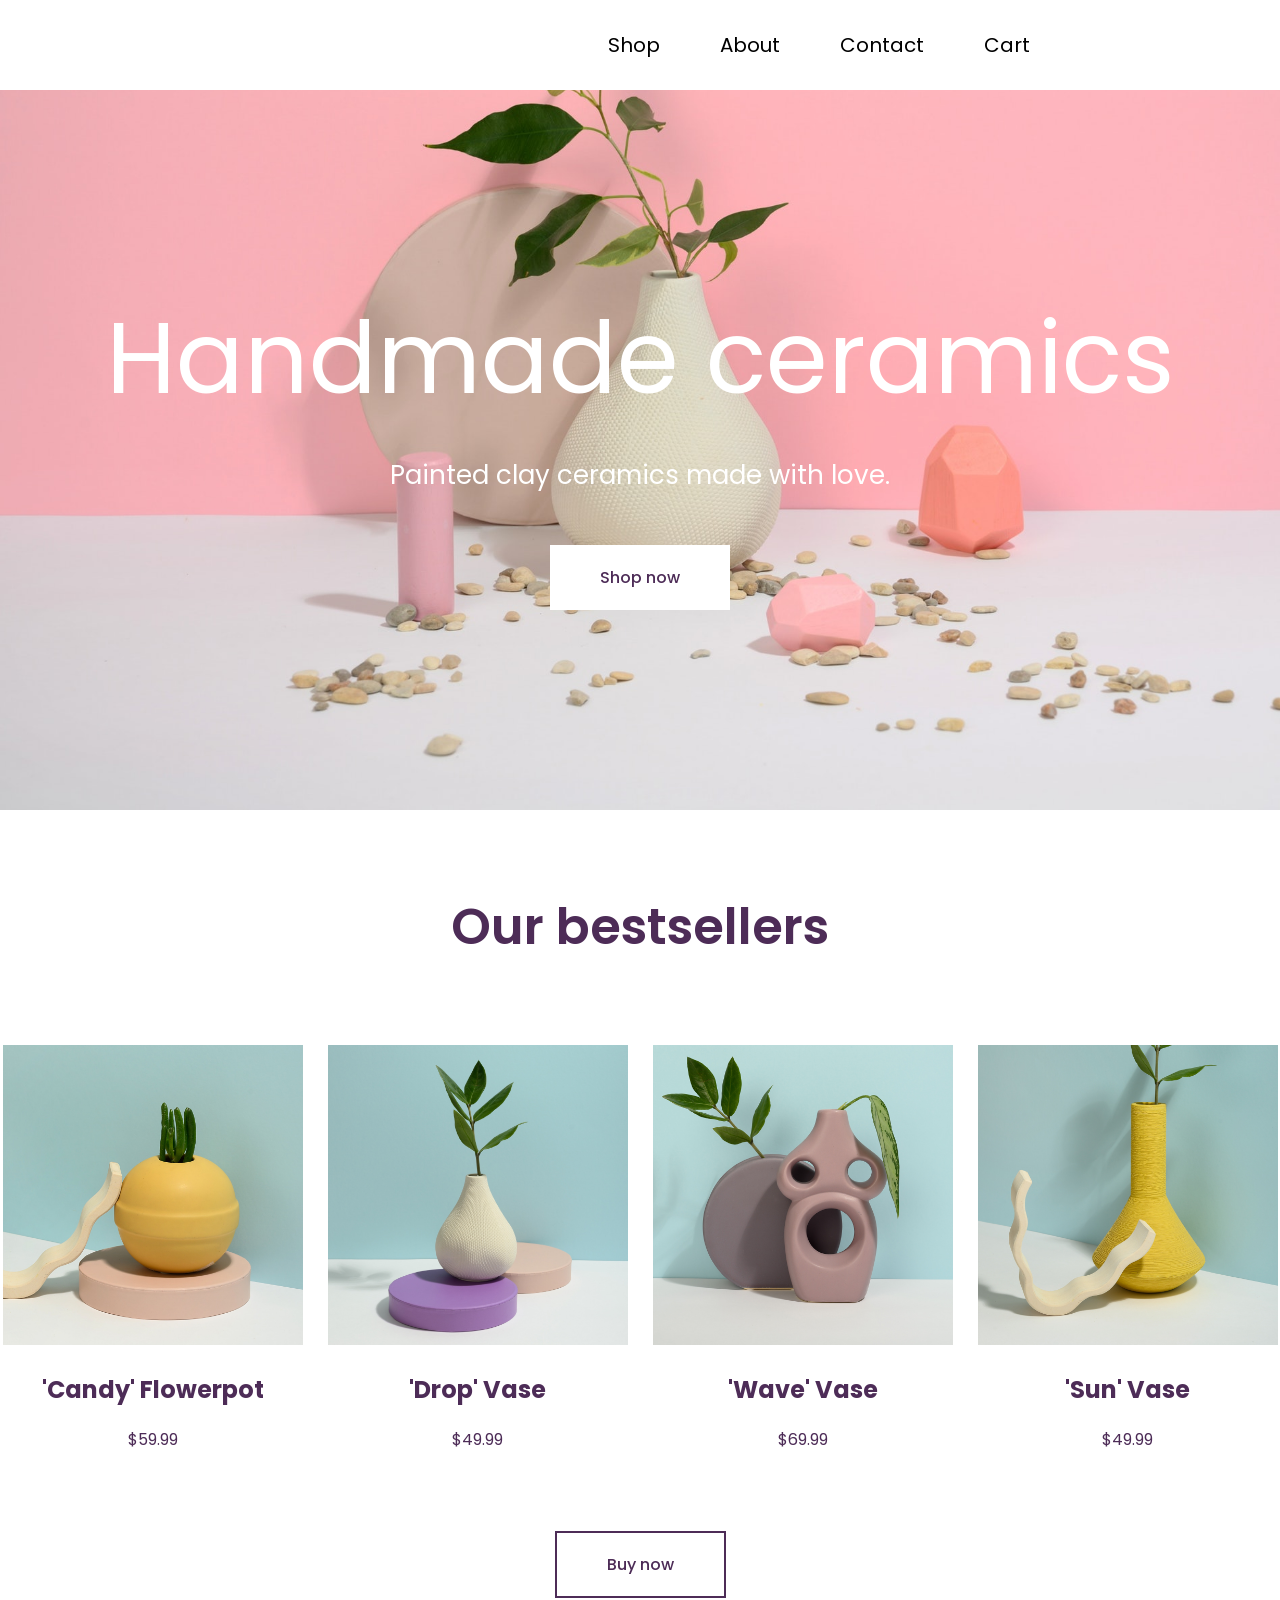
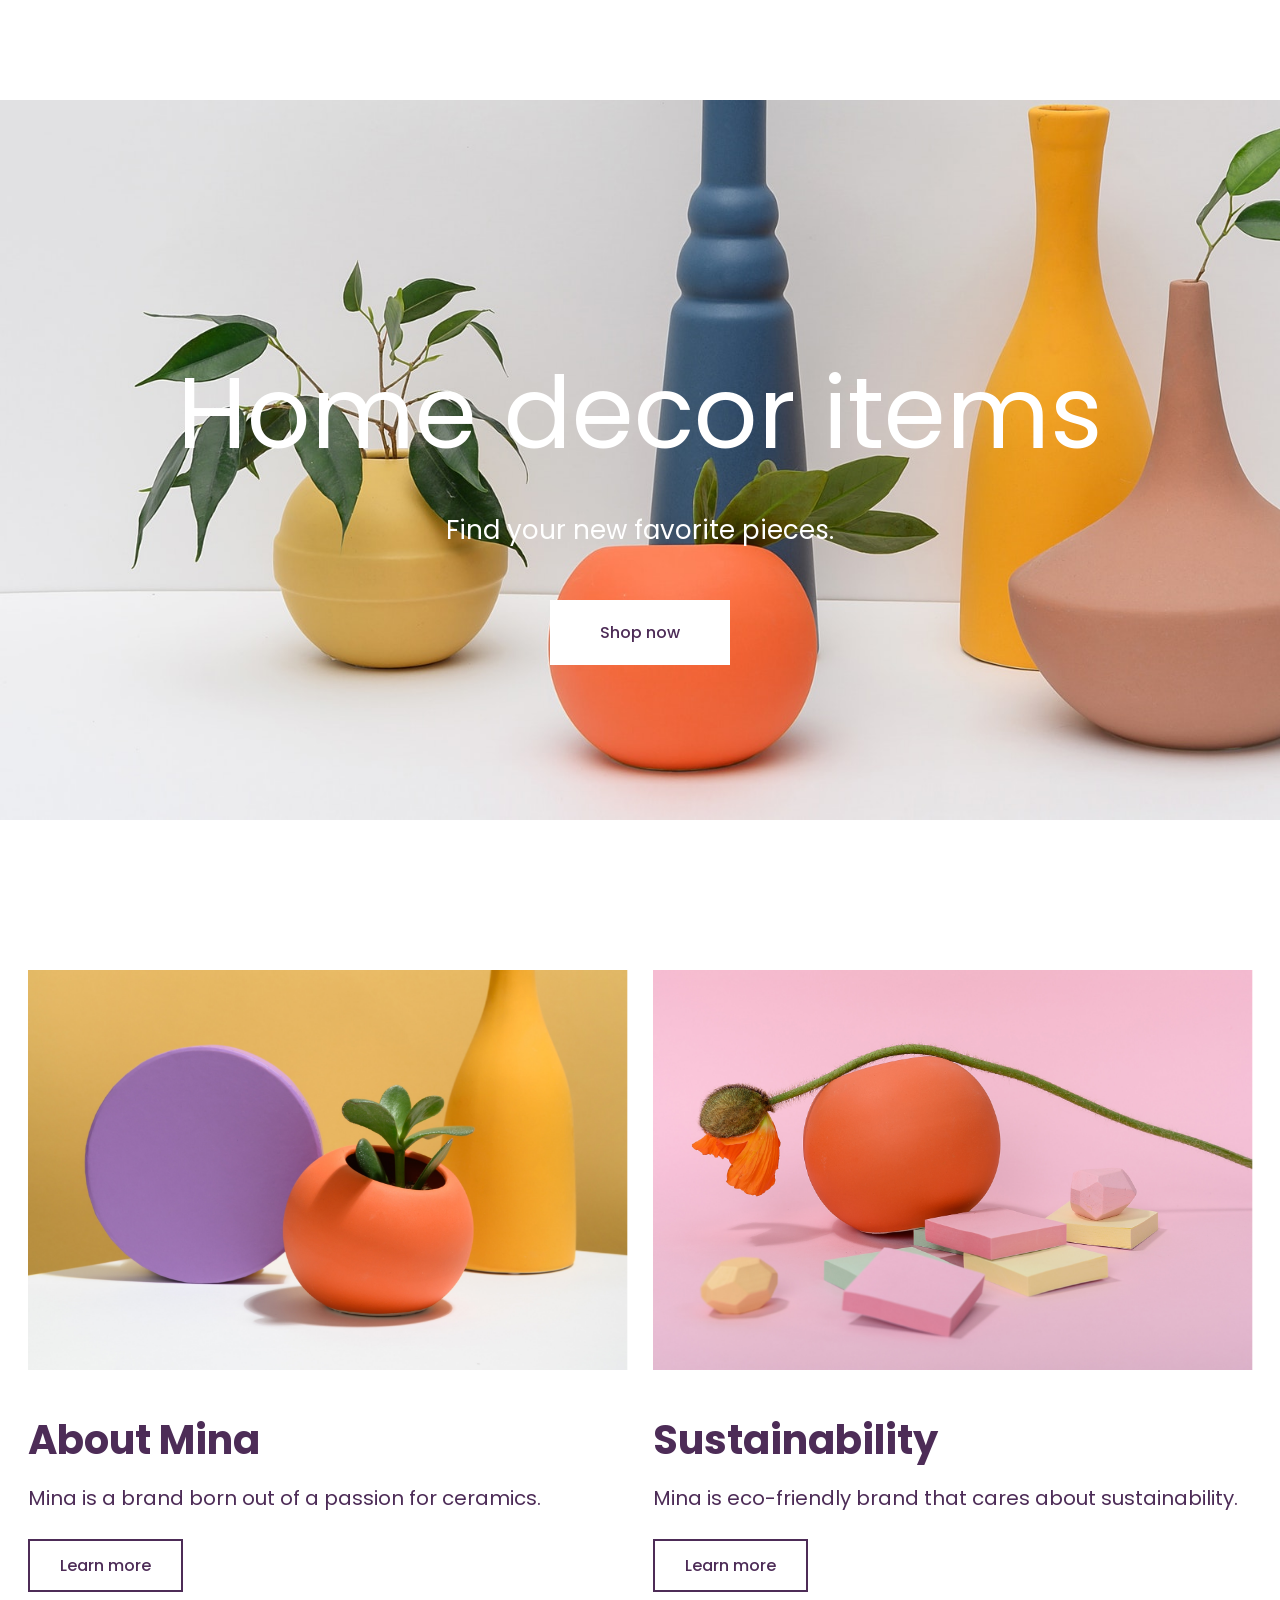
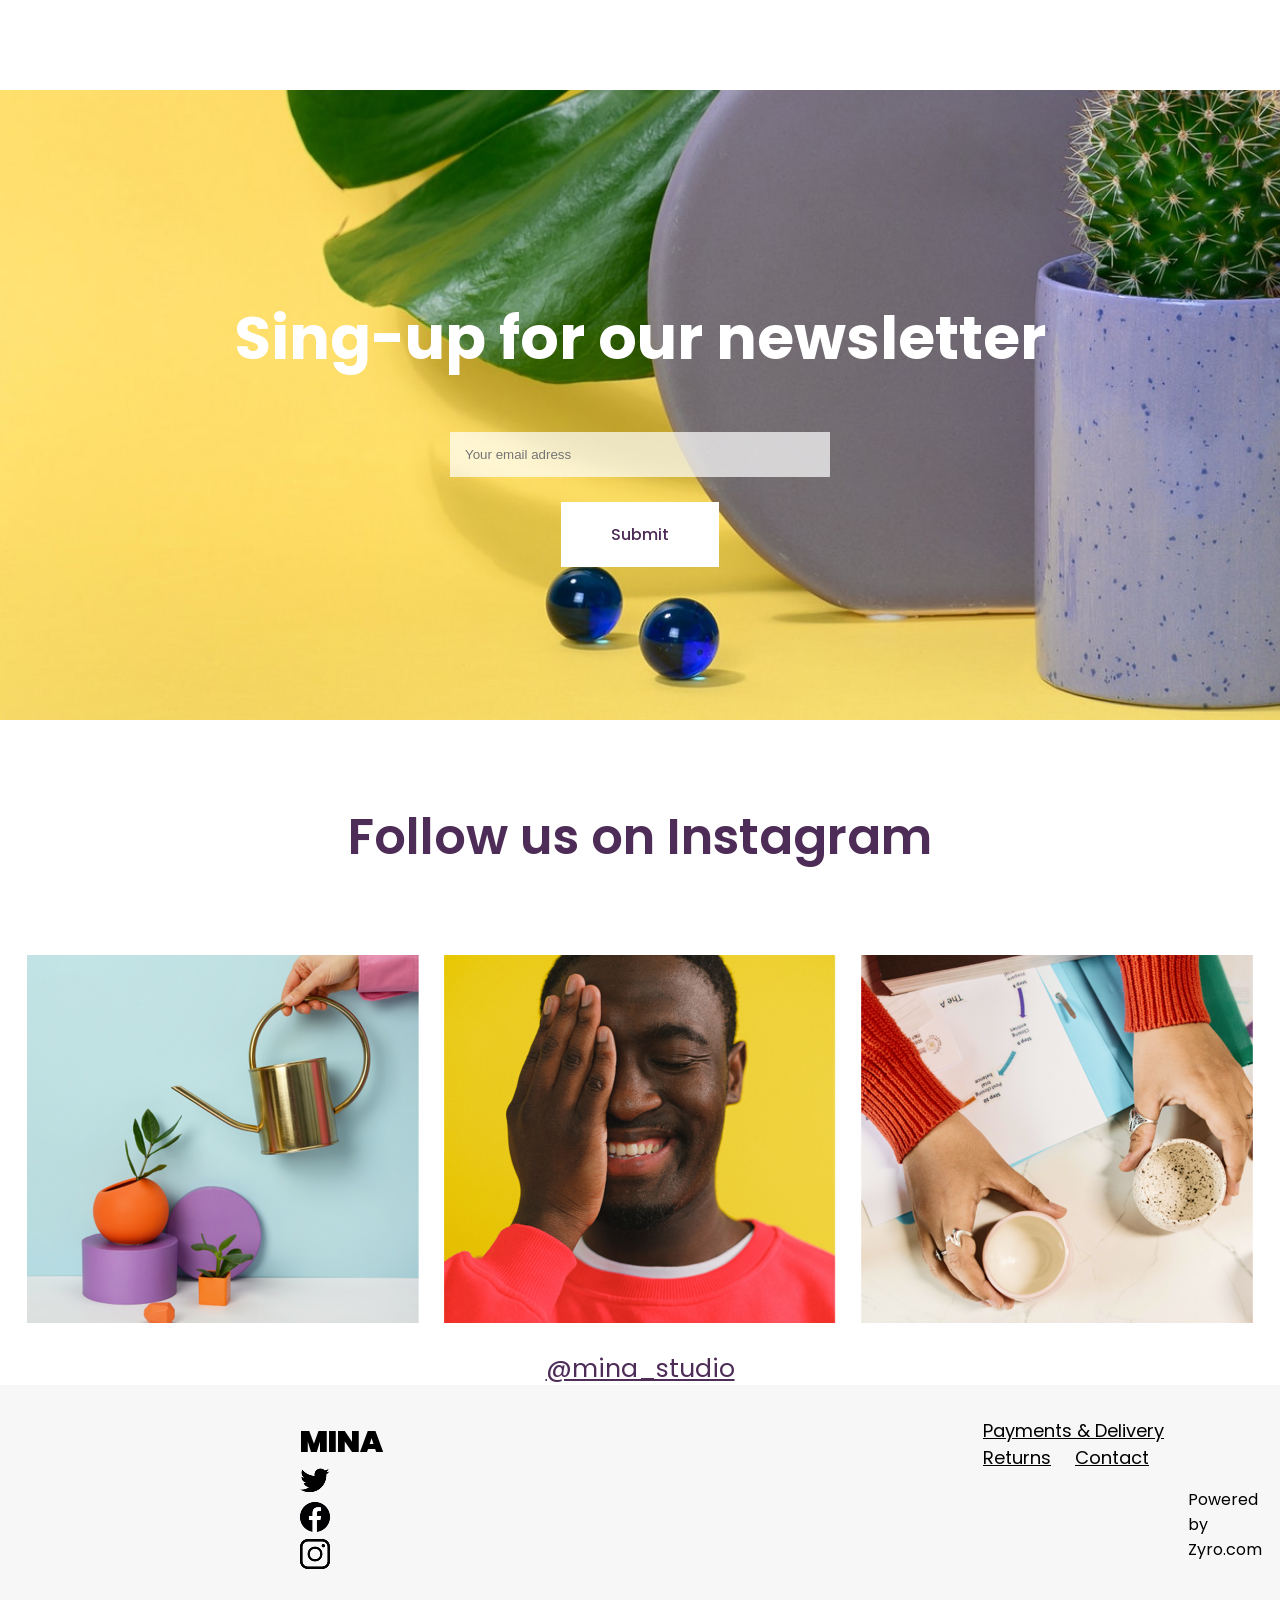
==== layout-04/index.html @ ebb0517f "Created layout 4, modified layouts 1, 2, 3" ====
<!DOCTYPE html>
<html lang="en">

<head>
    <meta charset="UTF-8">
    <meta http-equiv="X-UA-Compatible" content="IE=edge">
    <meta name="viewport" content="width=device-width, initial-scale=1.0">
    <link rel="preconnect" href="https://fonts.googleapis.com">
    <link rel="preconnect" href="https://fonts.gstatic.com" crossorigin>
    <link href="https://fonts.googleapis.com/css2?family=Poppins:ital,wght@0,200;0,400;1,900&display=swap"
        rel="stylesheet">
    <link rel="stylesheet" href="style.css">
    <title>Document</title>
</head>

<body>

    <nav class="main-navigation">
        <ul>
            <li class="logo"><a href="#home">MINA</a></li>
            <li><a href="#shop">Shop</a></li>
            <li><a href="#about">About</a></li>
            <li><a href="#contact">Contact</a></li>
            <li><a href="#cart">Cart</a></li>
        </ul>
    </nav>
    <section class="welcome-layout">
        <h1>Handmade ceramics</h1>
        <p>Painted clay ceramics made with love.</p>
        <a class="home-btn1" href="#shop">Shop now</a>
    </section>
    <!-- BESTSELLER SECTION -->
    <section class="bestsellers">
        <h1>Our bestsellers</h1>
        <div class="buy-container">
            <div class="buy-item">
                <img src="images/best-vase1.png" alt="">
                <h2>'Candy' Flowerpot</h2>
                <p>$59.99</p>
            </div>
            <div class="buy-item">
                <img src="images/best-vase2.png" alt="">
                <h2>'Drop' Vase</h2>
                <p>$49.99</p>
            </div>
            <div class="buy-item">
                <img src="images/best-vase3.png" alt="">
                <h2>'Wave' Vase</h2>
                <p>$69.99</p>
            </div>
            <div class="buy-item">
                <img src="images/best-vase4.png" alt="">
                <h2>'Sun' Vase</h2>
                <p>$49.99</p>
            </div>
        </div>
        <div>
            <a class="home-btn2" href="#shop">Buy now</a>
        </div>
    </section>
    <!-- SHOP NOW SECTION -->
    <section class="shop-now">
        <h1>Home decor items</h1>
        <p>Find your new favorite pieces.</p>
        <a class="home-btn1" href="#shop">Shop now</a>
    </section>
    <!-- ABOUT SECTION -->
    <section class="information">
        <div class="about-me">
            <img src="images/about-img.png" alt="">
            <h2>About Mina</h2>
            <p>Mina is a brand born out of a passion for ceramics.</p>
            <a class="home-btn2" href="">Learn more</a>
        </div>
        <div class="sustain">
            <img src="images/sustain-img.png" alt="">
            <h2>Sustainability</h2>
            <p>Mina is eco-friendly brand that cares about sustainability.</p>
            <a class="home-btn2" href="">Learn more</a>
        </div>
    </section>
    <!-- NEWSLETTER SECTION -->
    <section class="newsletter">
        <div class="newsletter-wrapper">
            <h1>Sing-up for our newsletter</h1>
            <form method="POST"></form>
            <input type="email" id="nwsletter" name="nwsletter" placeholder="Your email adress"><br>
            <a class="home-btn1" href="">Submit</a>
        </div>
    </section>
    <!-- IG SECTION -->
    <section class="instagram">
        <h1>Follow us on Instagram</h1>
        <div class="ig-container">
            <div class="ig-img-1">
                <img src="images/ig-img1.png" alt="">
            </div>
            <div class="ig-img-2">
                <img src="images/ig-img2.png" alt="">
            </div>
            <div class="ig-img-3">
                <img src="images/ig-img3.png" alt="">
            </div>
        </div>
        <div>
            <a class="go-to-ig" href="https://instagram.com">@mina_studio</a>
        </div>
    </section>
    <!-- FOOTER SECTION -->
    <footer>
        <div class="footer-social">
            <p>MINA</p>
            <div class="social">
                <a href="" class="social-link"><img src="images/twitter-logo.png" alt=""></a>
                <a href="" class="social-link"><img src="images/fb-logo.png" alt=""></a>
                <a href="" class="social-link"><img src="images/ig-logo.png" alt=""></a>
            </div>
        </div>
        <div class="footer-policy">
            <div class="policy">
                <a href="" class="policy-link">Payments & Delivery</a>
                <a href="" class="policy-link">Returns</a>
                <a href="" class="policy-link">Contact</a><br>
                <p>Powered by Zyro.com</p>
            </div>

        </div>
    </footer>
</body>

</html>
---- layout-04/style.css ----
body{
    margin: 0;
    font-family: 'Poppins', sans-serif;
    color: black;
}

.main-navigation{
    height: 10vh;
    width: 100vw;
    background-color: white;
    position: fixed;
    display: flex;
    justify-content: flex-end;
   
}

.main-navigation ul{
    display: flex;
    align-items: center;
    list-style: none;
    margin: 0 250px;
    font-size: 20px;
    text-decoration: none solid rgb(26, 26, 26);
}

.main-navigation li a{
    text-decoration: none;
    margin-left: 60px;
    color: black;
}

.logo{
    margin-right: 800px;
    font-weight: bold;
    font-size: 35px;
}

.welcome-layout{
    height: 90vh;
    color: white;
    display: flex;
    flex-direction: column;
    align-items: center;
    justify-content: center;
    background-image: url(images/bg-image3.jpg);
    background-repeat: no-repeat;
    background-size: cover;
}

.welcome-layout h1{
    font-size: 100px;
    font-weight: 400;
}

.welcome-layout p{
    font-size: 26px;
    margin: -60px auto 50px;
}

.home-btn1{
    padding: 20px 50px;
    font-family: 'Poppins', sans-serif;
    font-size: 16px;
    font-weight: 450;
    color: #4D2C57;
    background-color: #fff;
    text-decoration: none;
}

.home-btn1:hover{
    background-color: rgb(240,240,240);
}
/* BESTSELLERS SECTION */

.bestsellers{
    height: 90vh;
    color: #4D2C57;
}

.bestsellers h1{
    font-size: 50px;
    font-weight: 600;
    text-align: center;
    margin: 80px auto;
}

.buy-container{
    display: flex;
    justify-content: center;
    flex-wrap: wrap;
    gap: 25px;
}

.buy-item img{
    height: 300px;
    width: 300px;
    max-width: 100%;
}

.buy-item h2,
.buy-item p{
    text-align: center;
}

.buy-item p{
    margin-bottom: 100px;
}

.bestsellers:nth-child(3){
    display: block;
    text-align: center;
}
.bestsellers .home-btn2{
    padding: 20px 50px;
    font-family: 'Poppins', sans-serif;
    font-size: 16px;
    font-weight: 450;
    color: #4D2C57;
    border: 2px solid #4D2C57;
    background-color: #fff;
    text-decoration: none;
}

.bestsellers .home-btn2:hover{
    background-color: #4D2C57;
    color: white;
}
/* SHOP NOW SECTION */
.shop-now{
    height: 80vh;
    color: white;
    display: flex;
    flex-direction: column;
    align-items: center;
    justify-content: center;
    background-image: url(images/bg-image4.jpg);
    background-repeat: no-repeat;
    background-size: cover;
}

.shop-now h1{
    font-size: 100px;
    font-weight: 400;
}

.shop-now p{
    font-size: 26px;
    margin: -60px auto 50px;
}
/*ABOUT SECTION*/

.information{
    height: 80vh;
    display: flex;
    justify-content: center;
    gap: 25px;
    margin-top: 150px;
    color: #4D2C57;
}

.about-me img,
.sustain img{
    height: 400px;
    width: 600px;
    max-width: 100%;
}

.about-me h2,
.sustain h2{
    font-size: 40px;
}

.about-me p,
.sustain p{
    font-size: 20px;
    font-weight: 400;
    margin: -20px auto 40px;
}

.about-me .home-btn2,
.sustain .home-btn2{
    padding: 13px 30px;
    font-family: 'Poppins', sans-serif;
    font-size: 16px;
    font-weight: 450;
    color: #4D2C57;
    border: 2px solid #4D2C57;
    background-color: #fff;
    text-decoration: none;
}

.about-me .home-btn2:hover,
.sustain .home-btn2:hover{
    background-color: #4D2C57;
    color: white;
}

/* NEWSLETTER SECTION */
.newsletter{
    height: 70vh;
    background-image: url(images/bg-image5.jpg);
    background-repeat: no-repeat;
    background-size: cover;
    color: white;
}

.newsletter-wrapper{
    height: 70vh;
    display: flex;
    flex-direction: column;
    align-items: center;
    justify-content: center;
}

.newsletter-wrapper h1{
    font-size: 60px;
}

.newsletter-wrapper input{
    width: 350px;
    padding: 15px;
    border: none;
    background-color: rgba(255, 255, 255, .7);
}

/* IG SECTION */
.instagram{
    height: 65vh;
    color: #4D2C57;
}

.instagram h1{
    font-size: 50px;
    font-weight: 600;
    text-align: center;
    margin: 80px auto;
}

.ig-container{
    display: flex;
    justify-content: center;
    flex-wrap: wrap;
    gap: 25px;
}

.go-to-ig{
    display: block;
    font-size: 25px;
    text-align: center;
    margin: 20px;
    color: #4D2C57;
}

/* FOOTER SECTION */
footer{
    height: 25vh;
    background-color: #F6F7F6;
    display: flex;
    color: black;
    justify-content: space-evenly;
}

.footer-social,
.footer-policy{
    flex-direction: column;
    margin: auto 300px;
}

.footer-social p{
    font-size: 30px;
    font-weight: 900;
    margin: 0;
}

.social-link{
    padding-right: 25px;
}
.policy p {
    padding-left: 205px;
}

.policy-link{
    font-size: 18px;
    color: black;
    padding-right: 20px;
}
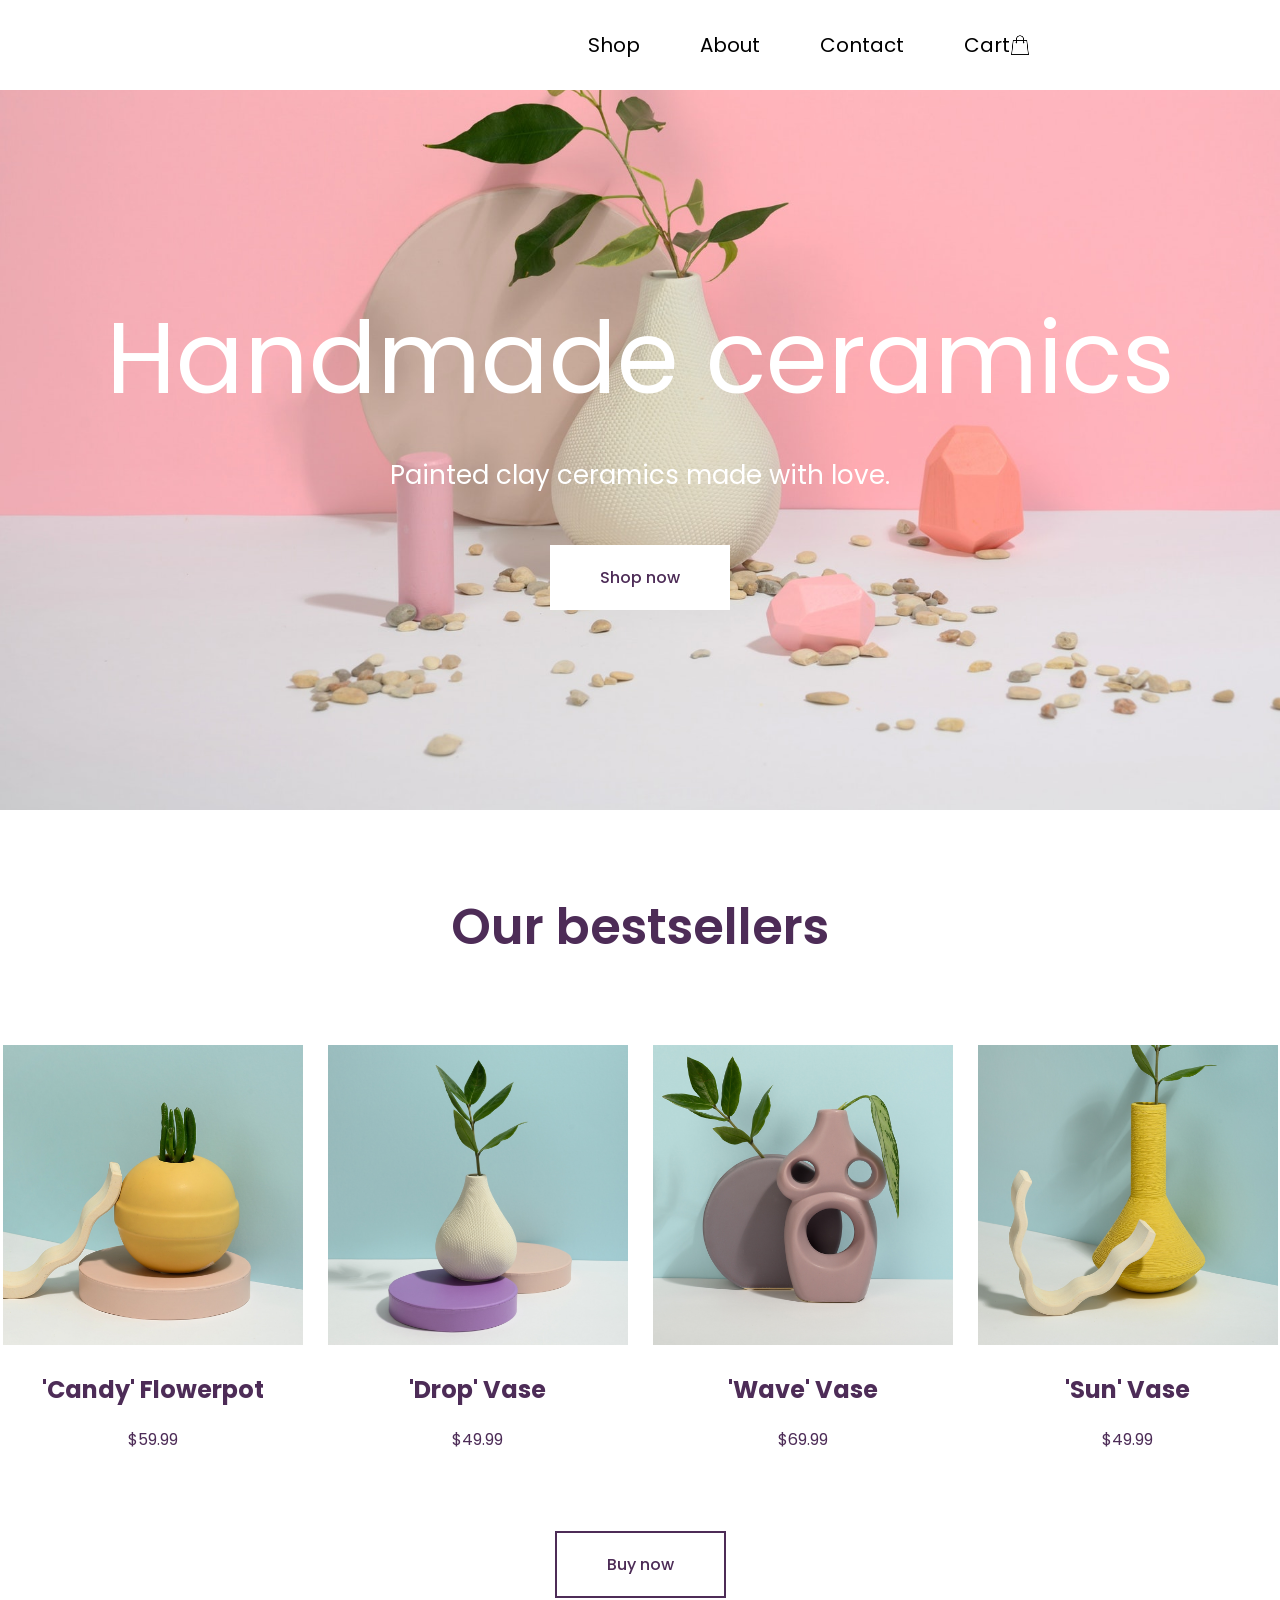
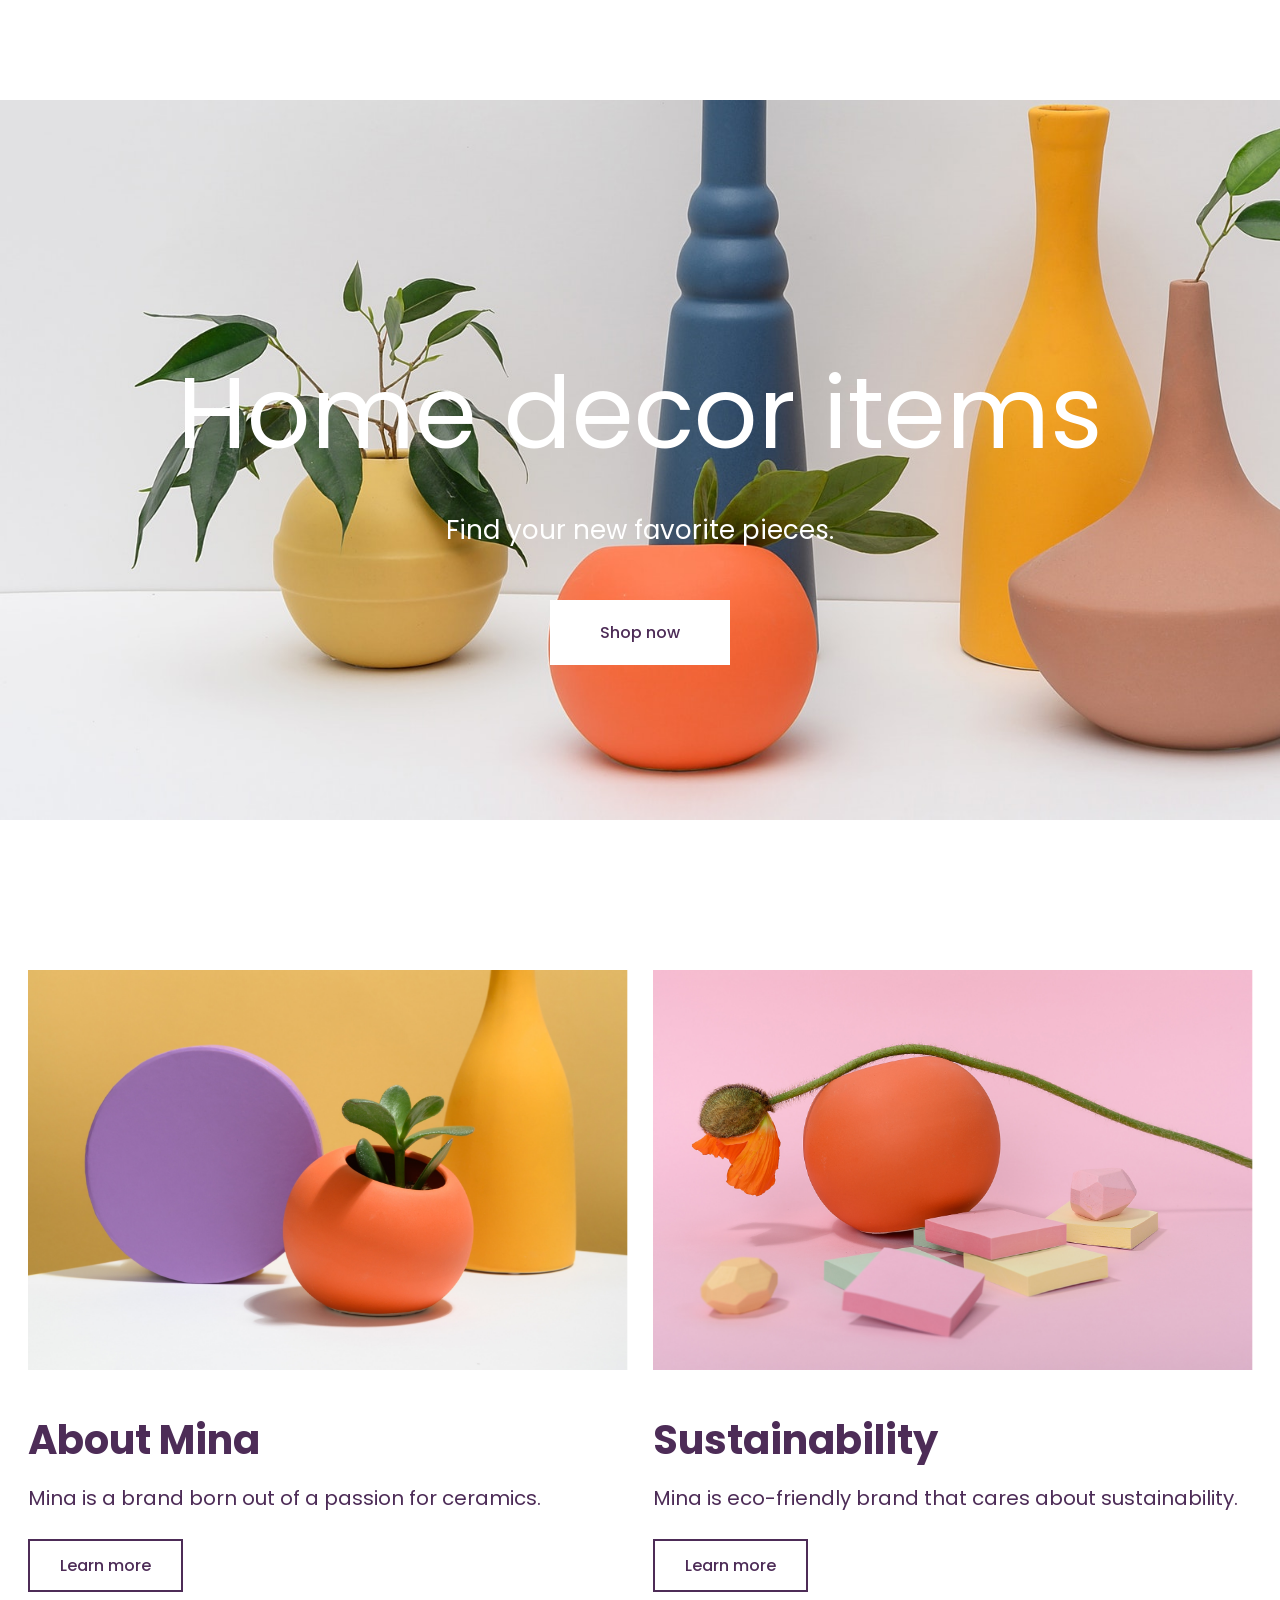
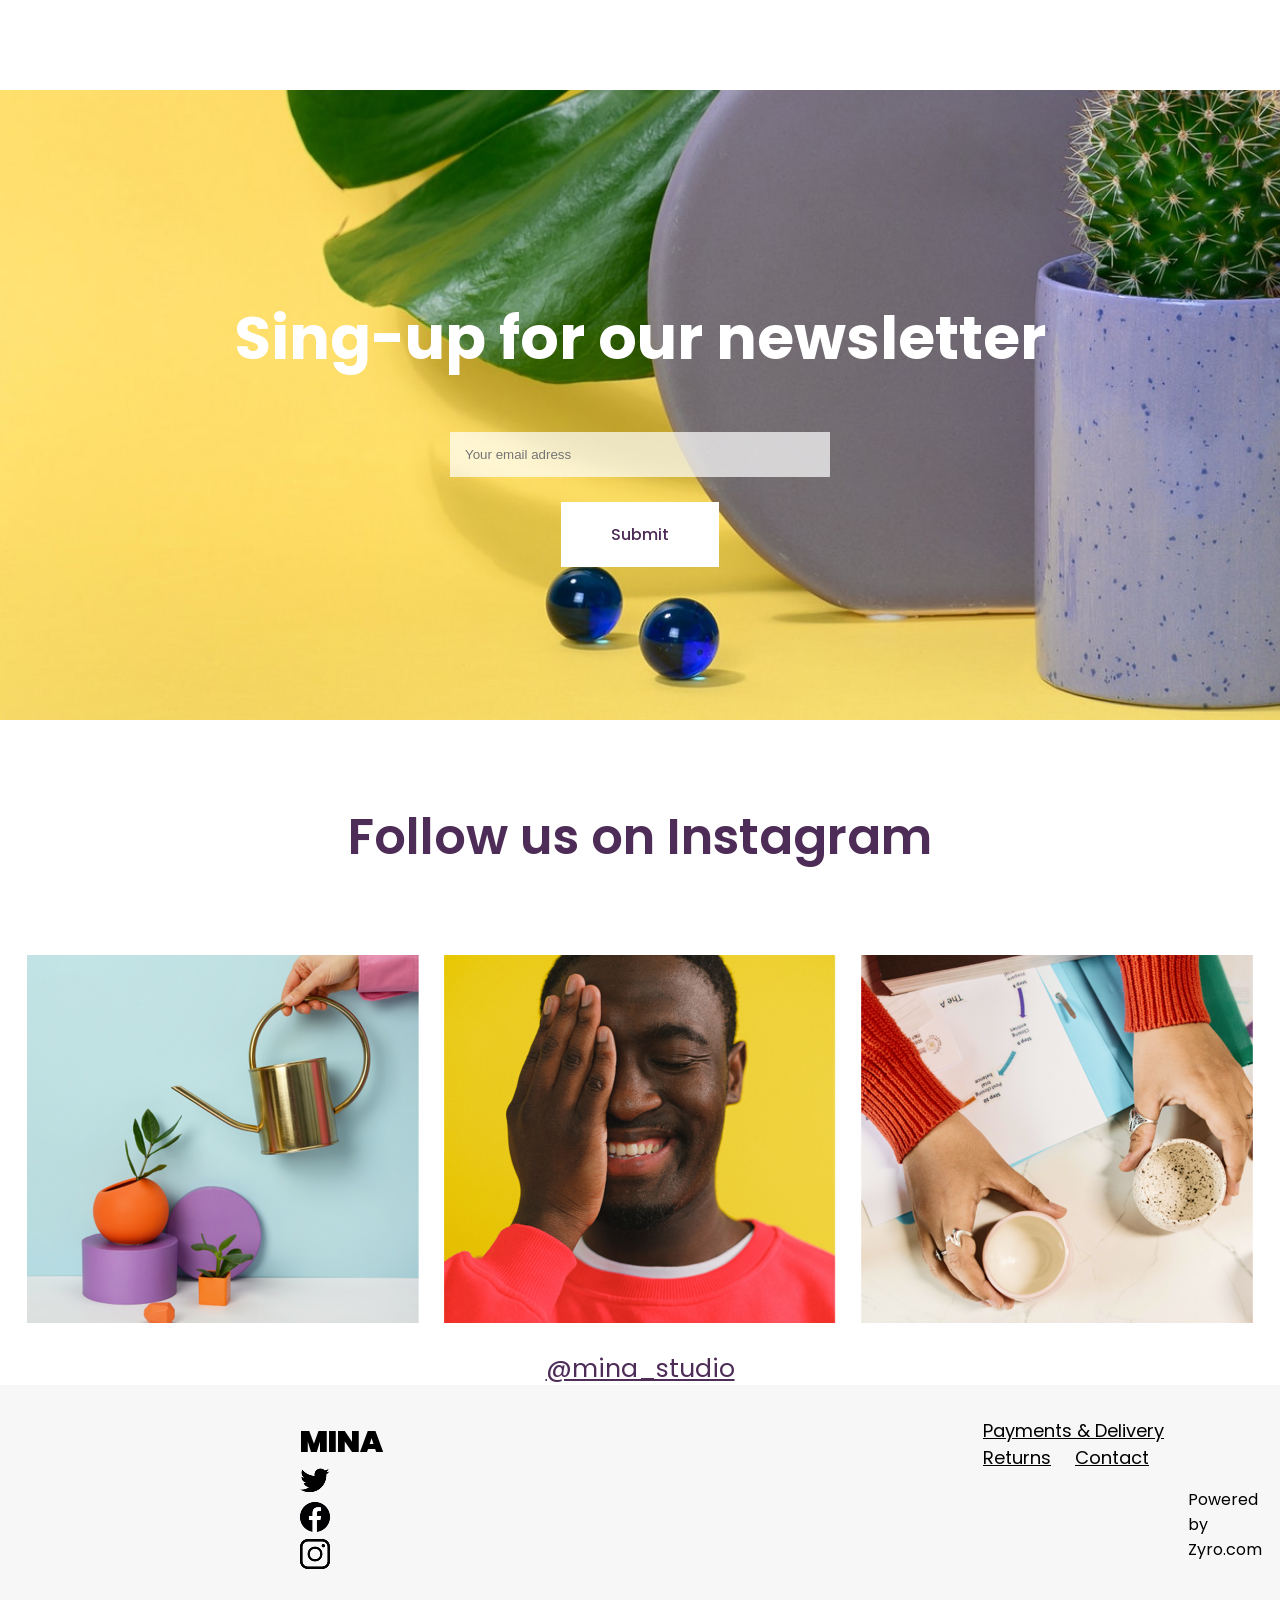
==== commit f699fc7b: "Added img of a shoping bag to navigation" ====
--- a/layout-04/index.html
+++ b/layout-04/index.html
@@ -18,10 +18,11 @@
     <nav class="main-navigation">
         <ul>
             <li class="logo"><a href="#home">MINA</a></li>
-            <li><a href="#shop">Shop</a></li>
-            <li><a href="#about">About</a></li>
-            <li><a href="#contact">Contact</a></li>
-            <li><a href="#cart">Cart</a></li>
+            <li><a class="underline" href="#shop">Shop</a></li>
+            <li><a class="underline" href="#about">About</a></li>
+            <li><a class="underline" href="#contact">Contact</a></li>
+            <li><a class="underline" href="#cart">Cart</a></li>
+            <img src="images/shopping-bag.png" alt="">
         </ul>
     </nav>
     <section class="welcome-layout">
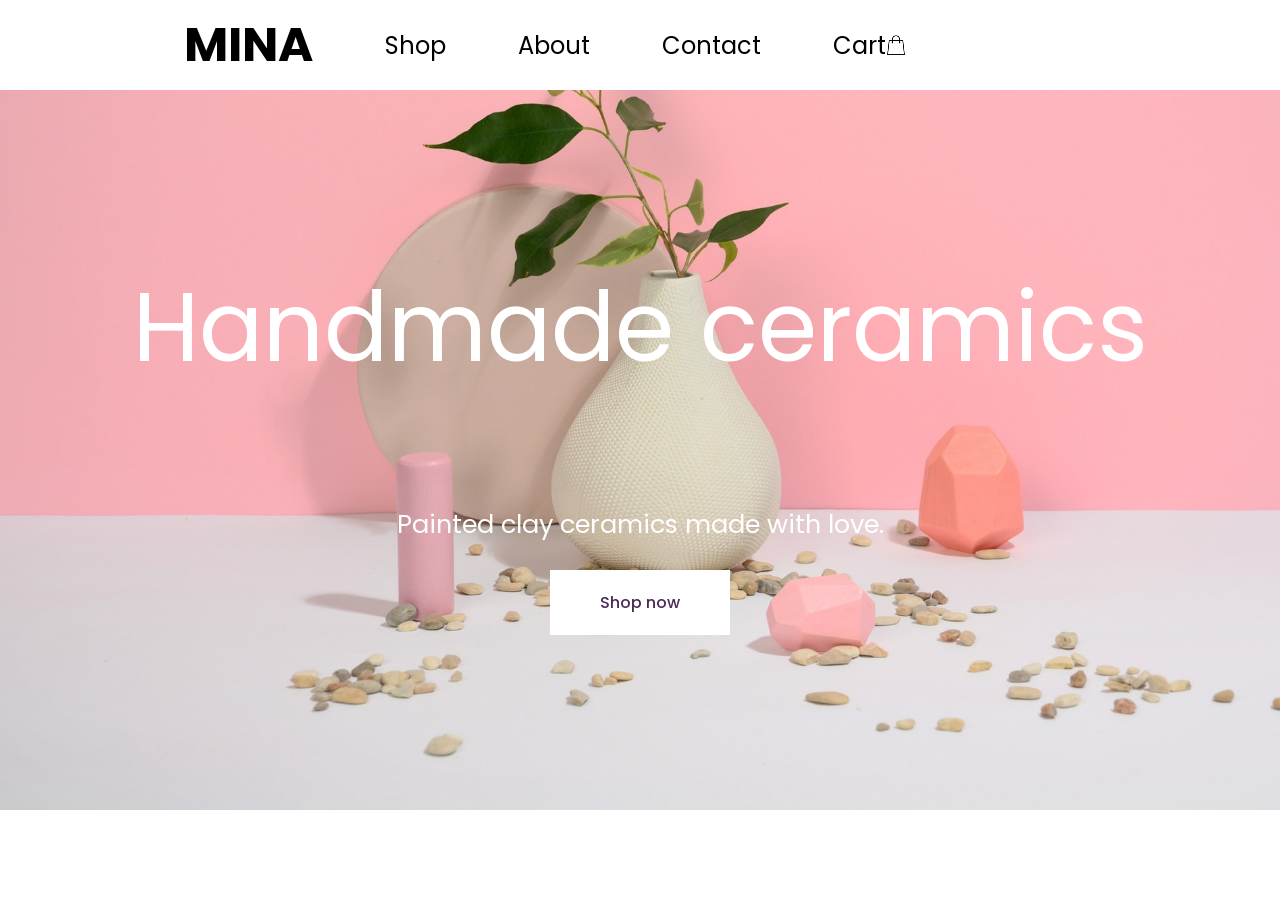
==== commit 94a7b824: "Improved responsive for welcome-layout" ====
--- a/layout-04/index.html
+++ b/layout-04/index.html
@@ -31,7 +31,7 @@
         <a class="home-btn1" href="#shop">Shop now</a>
     </section>
     <!-- BESTSELLER SECTION -->
-    <section class="bestsellers">
+    <!-- <section class="bestsellers">
         <h1>Our bestsellers</h1>
         <div class="buy-container">
             <div class="buy-item">
@@ -58,15 +58,15 @@
         <div>
             <a class="home-btn2" href="#shop">Buy now</a>
         </div>
-    </section>
+    </section> -->
     <!-- SHOP NOW SECTION -->
-    <section class="shop-now">
+    <!-- <section class="shop-now">
         <h1>Home decor items</h1>
         <p>Find your new favorite pieces.</p>
         <a class="home-btn1" href="#shop">Shop now</a>
-    </section>
+    </section> -->
     <!-- ABOUT SECTION -->
-    <section class="information">
+    <!-- <section class="information">
         <div class="about-me">
             <img src="images/about-img.png" alt="">
             <h2>About Mina</h2>
@@ -79,18 +79,18 @@
             <p>Mina is eco-friendly brand that cares about sustainability.</p>
             <a class="home-btn2" href="">Learn more</a>
         </div>
-    </section>
+    </section> -->
     <!-- NEWSLETTER SECTION -->
-    <section class="newsletter">
+    <!-- <section class="newsletter">
         <div class="newsletter-wrapper">
             <h1>Sing-up for our newsletter</h1>
             <form method="POST"></form>
             <input type="email" id="nwsletter" name="nwsletter" placeholder="Your email adress"><br>
             <a class="home-btn1" href="">Submit</a>
         </div>
-    </section>
+    </section> -->
     <!-- IG SECTION -->
-    <section class="instagram">
+    <!-- <section class="instagram">
         <h1>Follow us on Instagram</h1>
         <div class="ig-container">
             <div class="ig-img-1">
@@ -106,9 +106,9 @@
         <div>
             <a class="go-to-ig" href="https://instagram.com">@mina_studio</a>
         </div>
-    </section>
+    </section> -->
     <!-- FOOTER SECTION -->
-    <footer>
+    <!-- <footer>
         <div class="footer-social">
             <p>MINA</p>
             <div class="social">
@@ -123,9 +123,9 @@
                 <a href="" class="policy-link">Returns</a>
                 <a href="" class="policy-link">Contact</a><br>
                 <p>Powered by Zyro.com</p>
-            </div>
+            </div> -->
 
-        </div>
+    </div>
     </footer>
 </body>
 
--- a/layout-04/style.css
+++ b/layout-04/style.css
@@ -5,38 +5,35 @@
 }
 
 .main-navigation{
-    height: 10vh;
-    width: 100vw;
+    height: 10%;
+    width: 100%;
     background-color: white;
     position: fixed;
     display: flex;
-    justify-content: flex-end;
-   
+    justify-content: space-between;
 }
 
 .main-navigation ul{
     display: flex;
     align-items: center;
     list-style: none;
-    margin: 0 250px;
-    font-size: 20px;
-    text-decoration: none solid rgb(26, 26, 26);
+    font-size: 1.5em;
 }
 
 .main-navigation li a{
     text-decoration: none;
-    margin-left: 60px;
+    margin-left: 3em;
     color: black;
 }
 
 .logo{
-    margin-right: 800px;
     font-weight: bold;
-    font-size: 35px;
+    font-size: 2em;
 }
 
 .welcome-layout{
     height: 90vh;
+    width: 100%;
     color: white;
     display: flex;
     flex-direction: column;
@@ -48,13 +45,14 @@
 }
 
 .welcome-layout h1{
-    font-size: 100px;
+    font-size: 6em;
     font-weight: 400;
+    text-align: center;
 }
 
 .welcome-layout p{
-    font-size: 26px;
-    margin: -60px auto 50px;
+    font-size: 1.6em;
+    text-align: center;
 }
 
 .home-btn1{
@@ -285,3 +283,52 @@
     padding-right: 20px;
 }
 
+@media (max-width: 1060px) {
+    .main-navigation ul{
+        font-size: 1em;
+    }
+    
+    .main-navigation li a{
+        margin-left: 2em;
+    }
+    
+    .logo{
+        font-size: 2em;
+    }
+      
+    .welcome-layout h1{
+        font-size: 4em;
+    }
+    
+    .welcome-layout p{
+        font-size: 1.6em;
+    }
+}
+
+@media (max-width: 537px) {
+    
+    .main-navigation ul{
+        font-size: 10px;
+    }
+    
+    .main-navigation li a{
+        margin-left: 1em;
+    }
+
+    .logo{
+        font-size: 2em;
+    }
+    
+    .welcome-layout h1{
+        font-size: 3em;
+    }
+    
+    .welcome-layout p{
+        font-size: 1em;
+        margin-top: -22px;
+    }
+    
+    .home-btn1{
+        padding: 10px 30px;
+    }
+}
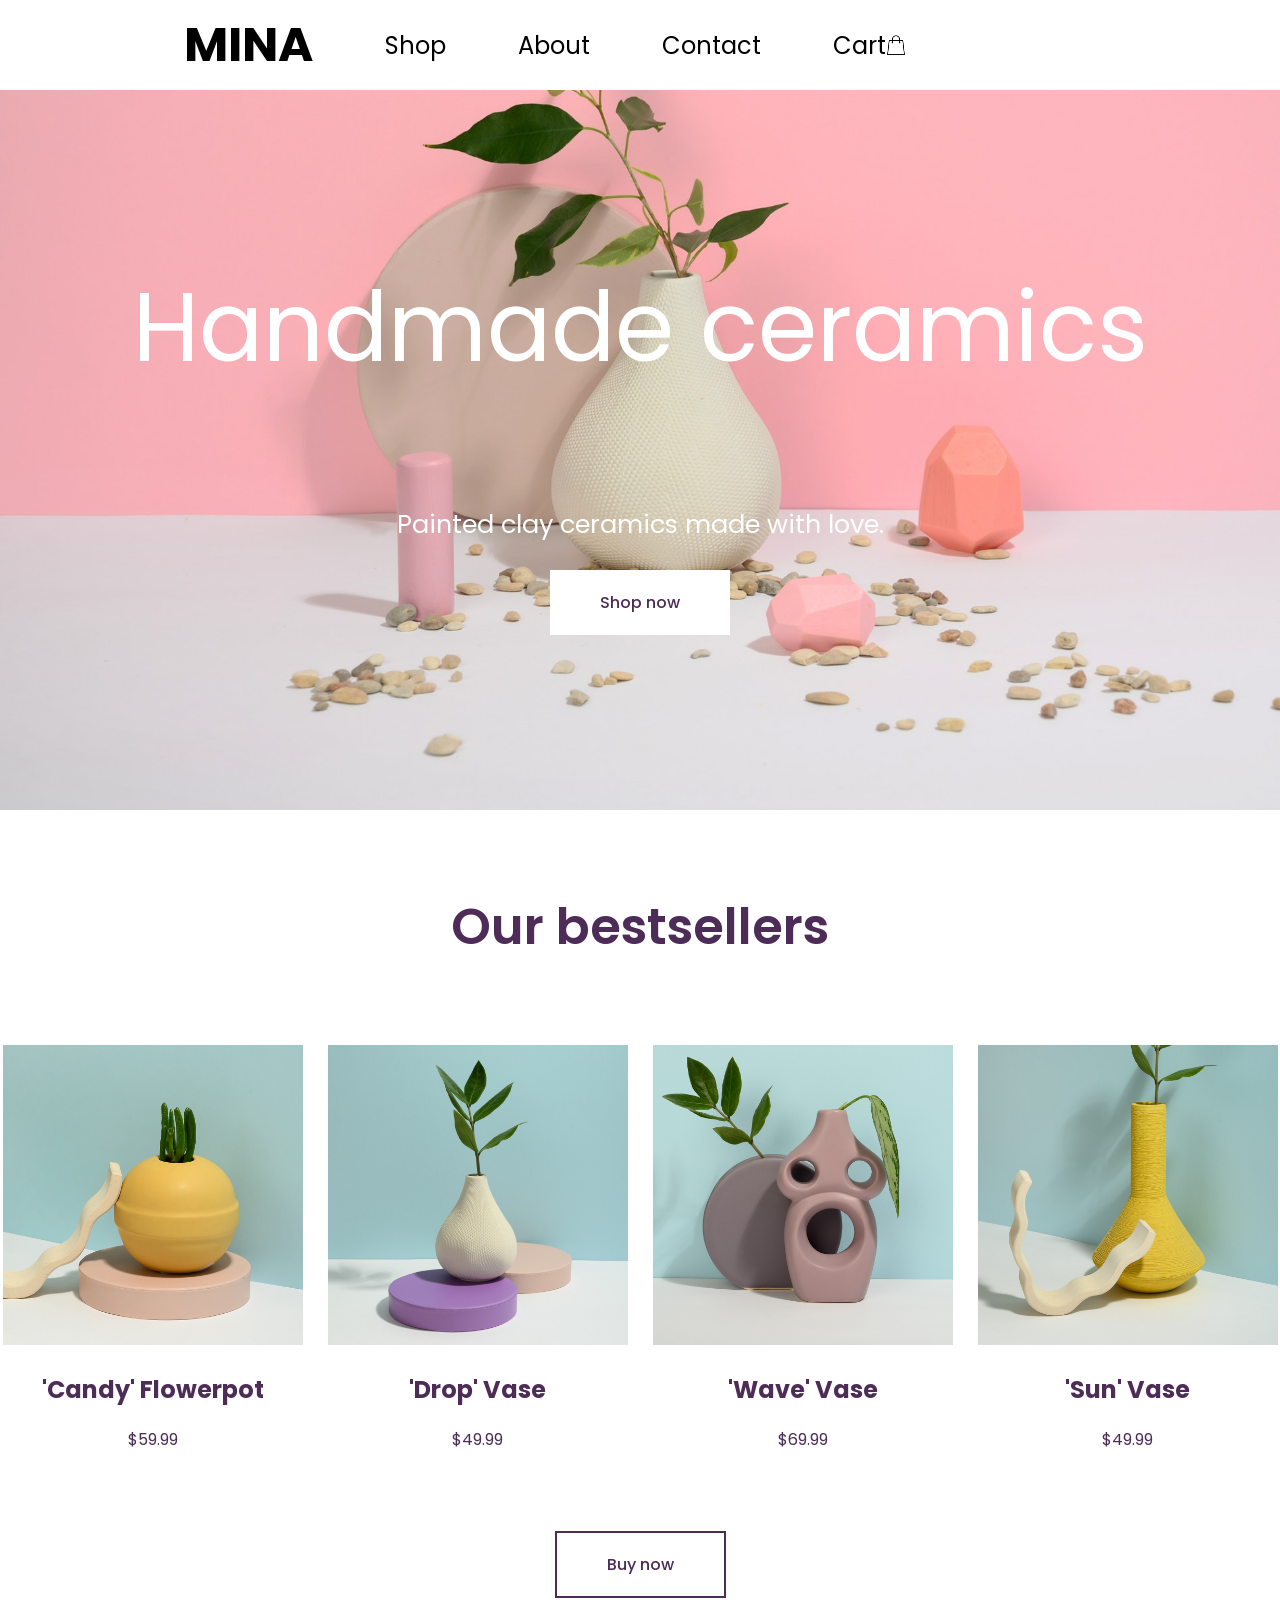
==== commit a5014604: "Added resposivnes to bestsellers-layout" ====
--- a/layout-04/index.html
+++ b/layout-04/index.html
@@ -31,7 +31,7 @@
         <a class="home-btn1" href="#shop">Shop now</a>
     </section>
     <!-- BESTSELLER SECTION -->
-    <!-- <section class="bestsellers">
+    <section class="bestsellers">
         <h1>Our bestsellers</h1>
         <div class="buy-container">
             <div class="buy-item">
@@ -58,7 +58,7 @@
         <div>
             <a class="home-btn2" href="#shop">Buy now</a>
         </div>
-    </section> -->
+    </section>
     <!-- SHOP NOW SECTION -->
     <!-- <section class="shop-now">
         <h1>Home decor items</h1>
--- a/layout-04/style.css
+++ b/layout-04/style.css
@@ -284,6 +284,7 @@
 }
 
 @media (max-width: 1060px) {
+    /* WELCOME LAYOUT */
     .main-navigation ul{
         font-size: 1em;
     }
@@ -303,6 +304,11 @@
     .welcome-layout p{
         font-size: 1.6em;
     }
+
+    /* BESTSELLER LAYOUT */
+    .bestsellers h1{
+        font-size: 2em;
+    }
 }
 
 @media (max-width: 537px) {
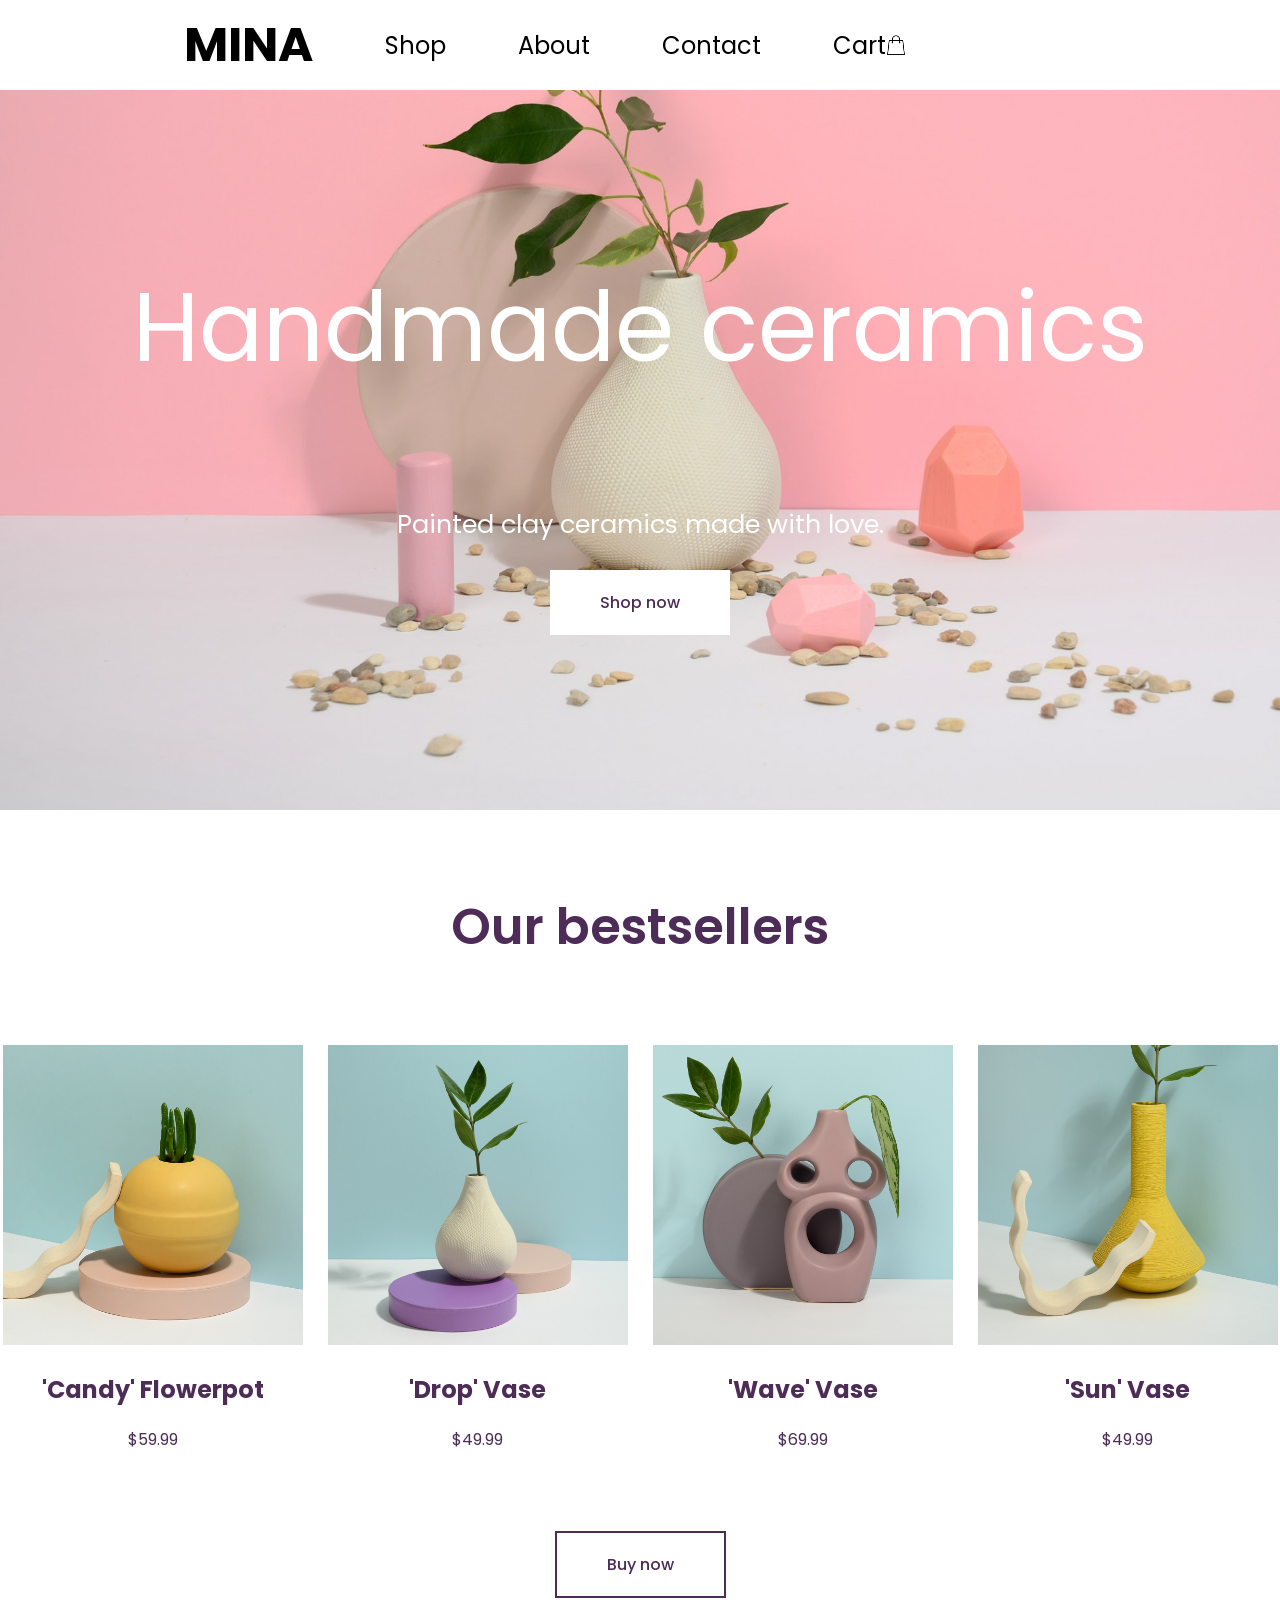
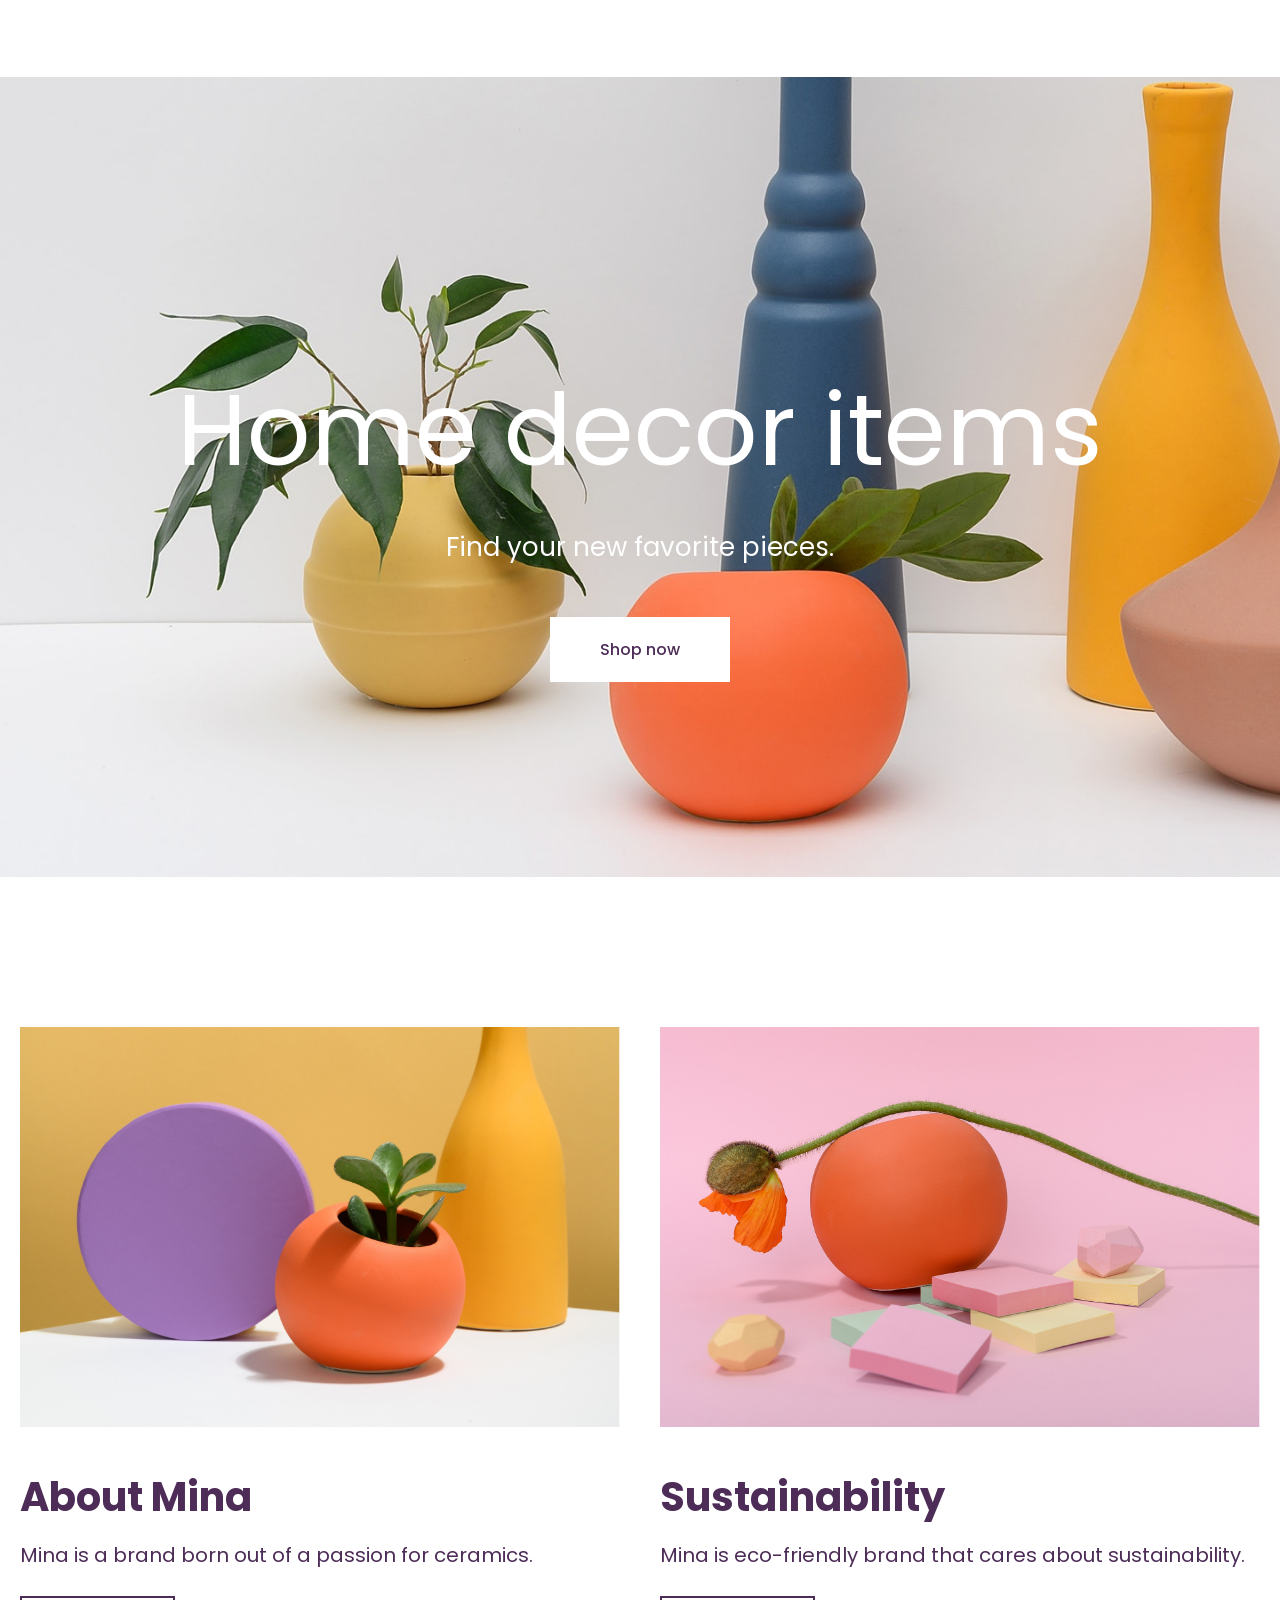
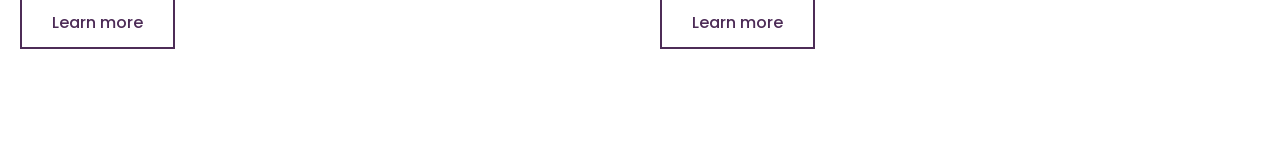
==== commit 933931a1: "Created media queries for shop-now and about section" ====
--- a/layout-04/index.html
+++ b/layout-04/index.html
@@ -60,13 +60,13 @@
         </div>
     </section>
     <!-- SHOP NOW SECTION -->
-    <!-- <section class="shop-now">
+    <section class="shop-now">
         <h1>Home decor items</h1>
         <p>Find your new favorite pieces.</p>
         <a class="home-btn1" href="#shop">Shop now</a>
-    </section> -->
+    </section>
     <!-- ABOUT SECTION -->
-    <!-- <section class="information">
+    <section class="information">
         <div class="about-me">
             <img src="images/about-img.png" alt="">
             <h2>About Mina</h2>
@@ -79,7 +79,7 @@
             <p>Mina is eco-friendly brand that cares about sustainability.</p>
             <a class="home-btn2" href="">Learn more</a>
         </div>
-    </section> -->
+    </section>
     <!-- NEWSLETTER SECTION -->
     <!-- <section class="newsletter">
         <div class="newsletter-wrapper">
--- a/layout-04/style.css
+++ b/layout-04/style.css
@@ -71,7 +71,7 @@
 /* BESTSELLERS SECTION */
 
 .bestsellers{
-    height: 90vh;
+    height: 90%;
     color: #4D2C57;
 }
 
@@ -125,7 +125,7 @@
 }
 /* SHOP NOW SECTION */
 .shop-now{
-    height: 80vh;
+    height: 50em;
     color: white;
     display: flex;
     flex-direction: column;
@@ -134,16 +134,19 @@
     background-image: url(images/bg-image4.jpg);
     background-repeat: no-repeat;
     background-size: cover;
+    margin-top: 100px;
 }
 
 .shop-now h1{
     font-size: 100px;
     font-weight: 400;
+    text-align: center;
 }
 
 .shop-now p{
     font-size: 26px;
     margin: -60px auto 50px;
+    text-align: center;
 }
 /*ABOUT SECTION*/
 
@@ -151,7 +154,9 @@
     height: 80vh;
     display: flex;
     justify-content: center;
-    gap: 25px;
+    flex-wrap: wrap;
+    flex-shrink: 2;
+    gap: 40px;
     margin-top: 150px;
     color: #4D2C57;
 }
@@ -283,8 +288,12 @@
     padding-right: 20px;
 }
 
+@media (max-width: 1285px){
+
+}
+
 @media (max-width: 1060px) {
-    /* WELCOME LAYOUT */
+    /* WELCOME SECTION */
     .main-navigation ul{
         font-size: 1em;
     }
@@ -305,24 +314,42 @@
         font-size: 1.6em;
     }
 
-    /* BESTSELLER LAYOUT */
+    /* BESTSELLER SECTION */
     .bestsellers h1{
-        font-size: 2em;
+        font-size: 2.5em;
+        margin: 30px auto;
+    }
+
+    .buy-item img{
+        height: 250px;
+        width: 250px;
+        max-width: 100%;
+    }
+    .buy-item p{
+        margin-bottom: 50px;
+    }
+    /* SHOP NOW SECTION */
+    .shop-now h1{
+        font-size: 4em;
+    }
+    
+    .shop-now p{
+        font-size: 1.6em;
     }
 }
 
 @media (max-width: 537px) {
-    
+     /* WELCOME SECTION */
     .main-navigation ul{
         font-size: 10px;
     }
     
     .main-navigation li a{
-        margin-left: 1em;
+        margin-left: 1.8em;
     }
 
     .logo{
-        font-size: 2em;
+        font-size: 2em;;
     }
     
     .welcome-layout h1{
@@ -337,4 +364,40 @@
     .home-btn1{
         padding: 10px 30px;
     }
+    /* BESTSELLER LAYOUT */
+    .buy-item p{
+        margin-bottom: 25px;
+    }
+    /* SHOP NOW SECTION */
+    .shop-now h1{
+        font-size: 3em;
+    }
+    
+    .shop-now p{
+        font-size: 1em;
+    }
+    /*ABOUT SECTION*/
+    .about-me,
+    .sustain{
+        text-align: center;
+    }
+    .about-me img,
+    .sustain img{
+        height: 250px;
+        width: 400px;
+    }
+    .about-me h2,
+    .sustain h2{
+        font-size: 30px;
+    }
+
+    .about-me p,
+    .sustain p{
+        font-size: 15px;
+    }
+
+    .about-me .home-btn2,
+    .sustain .home-btn2{
+        margin: auto;
+    }
 }
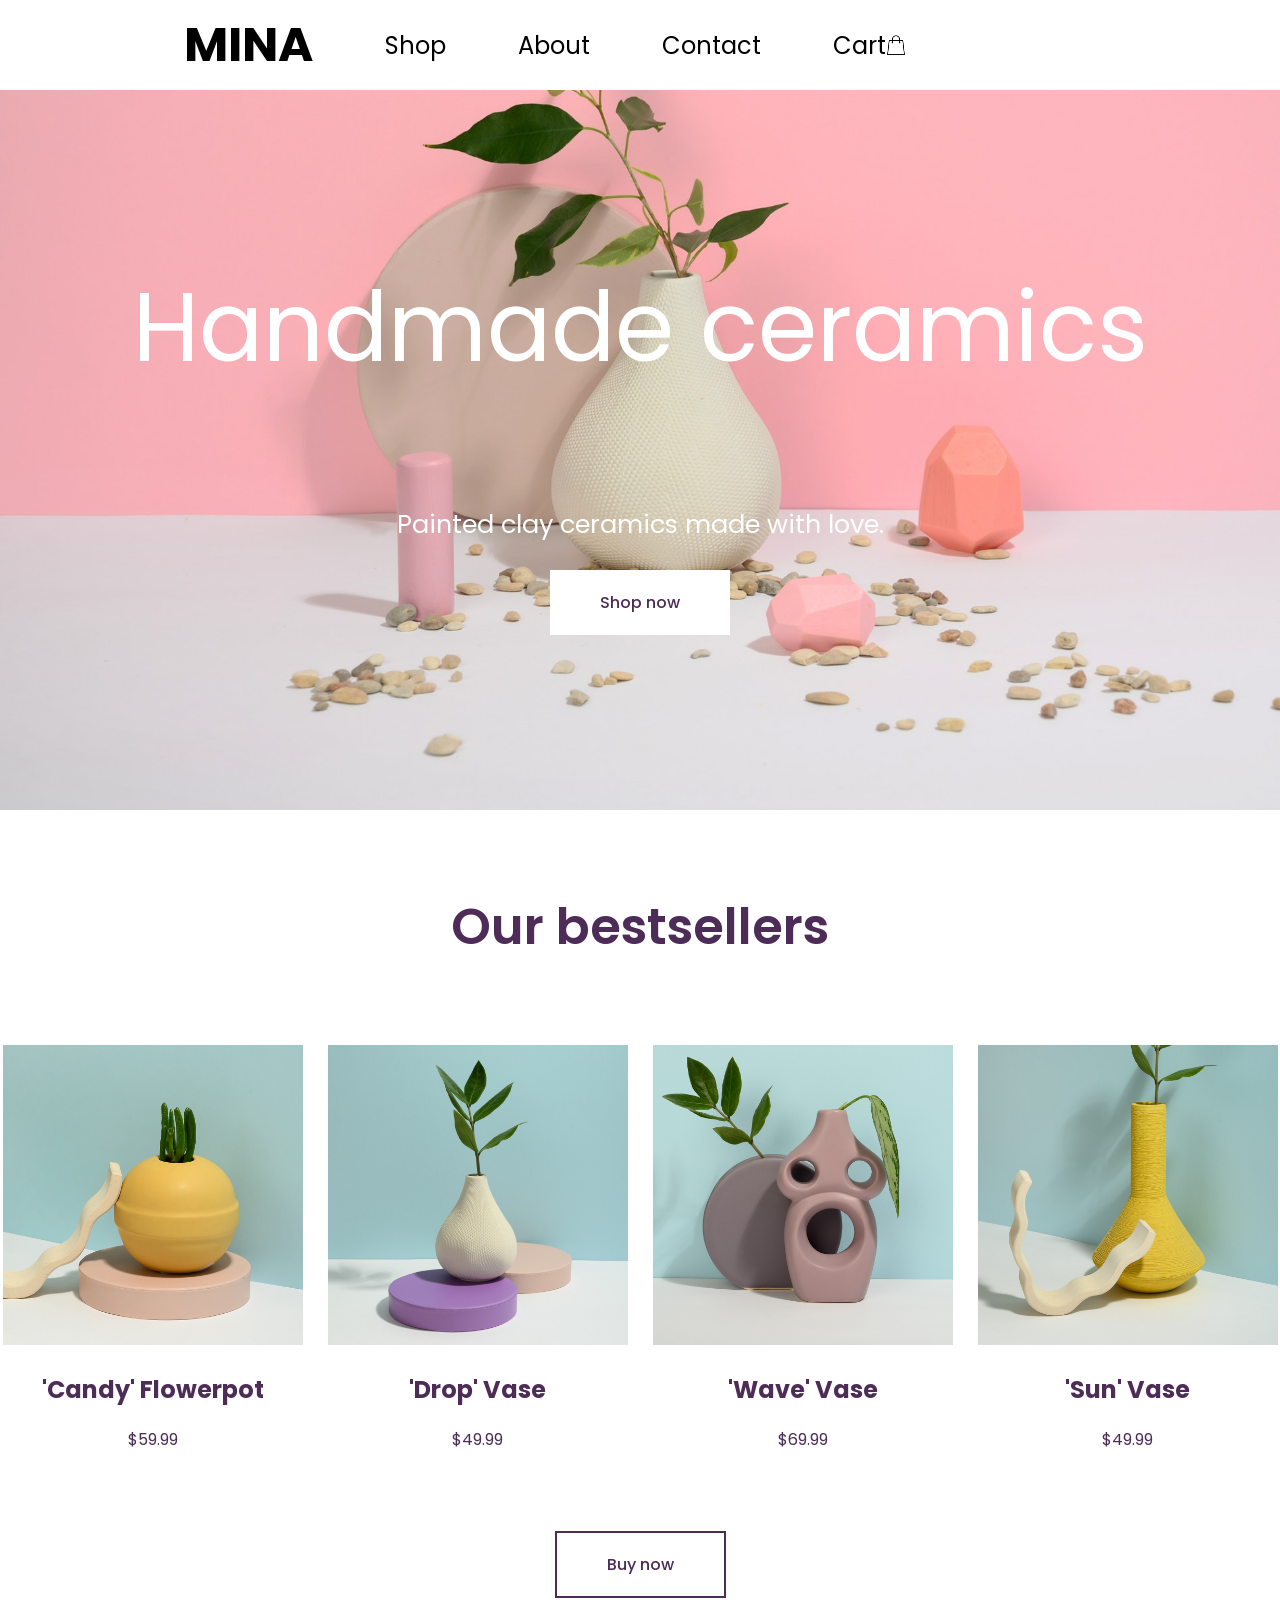
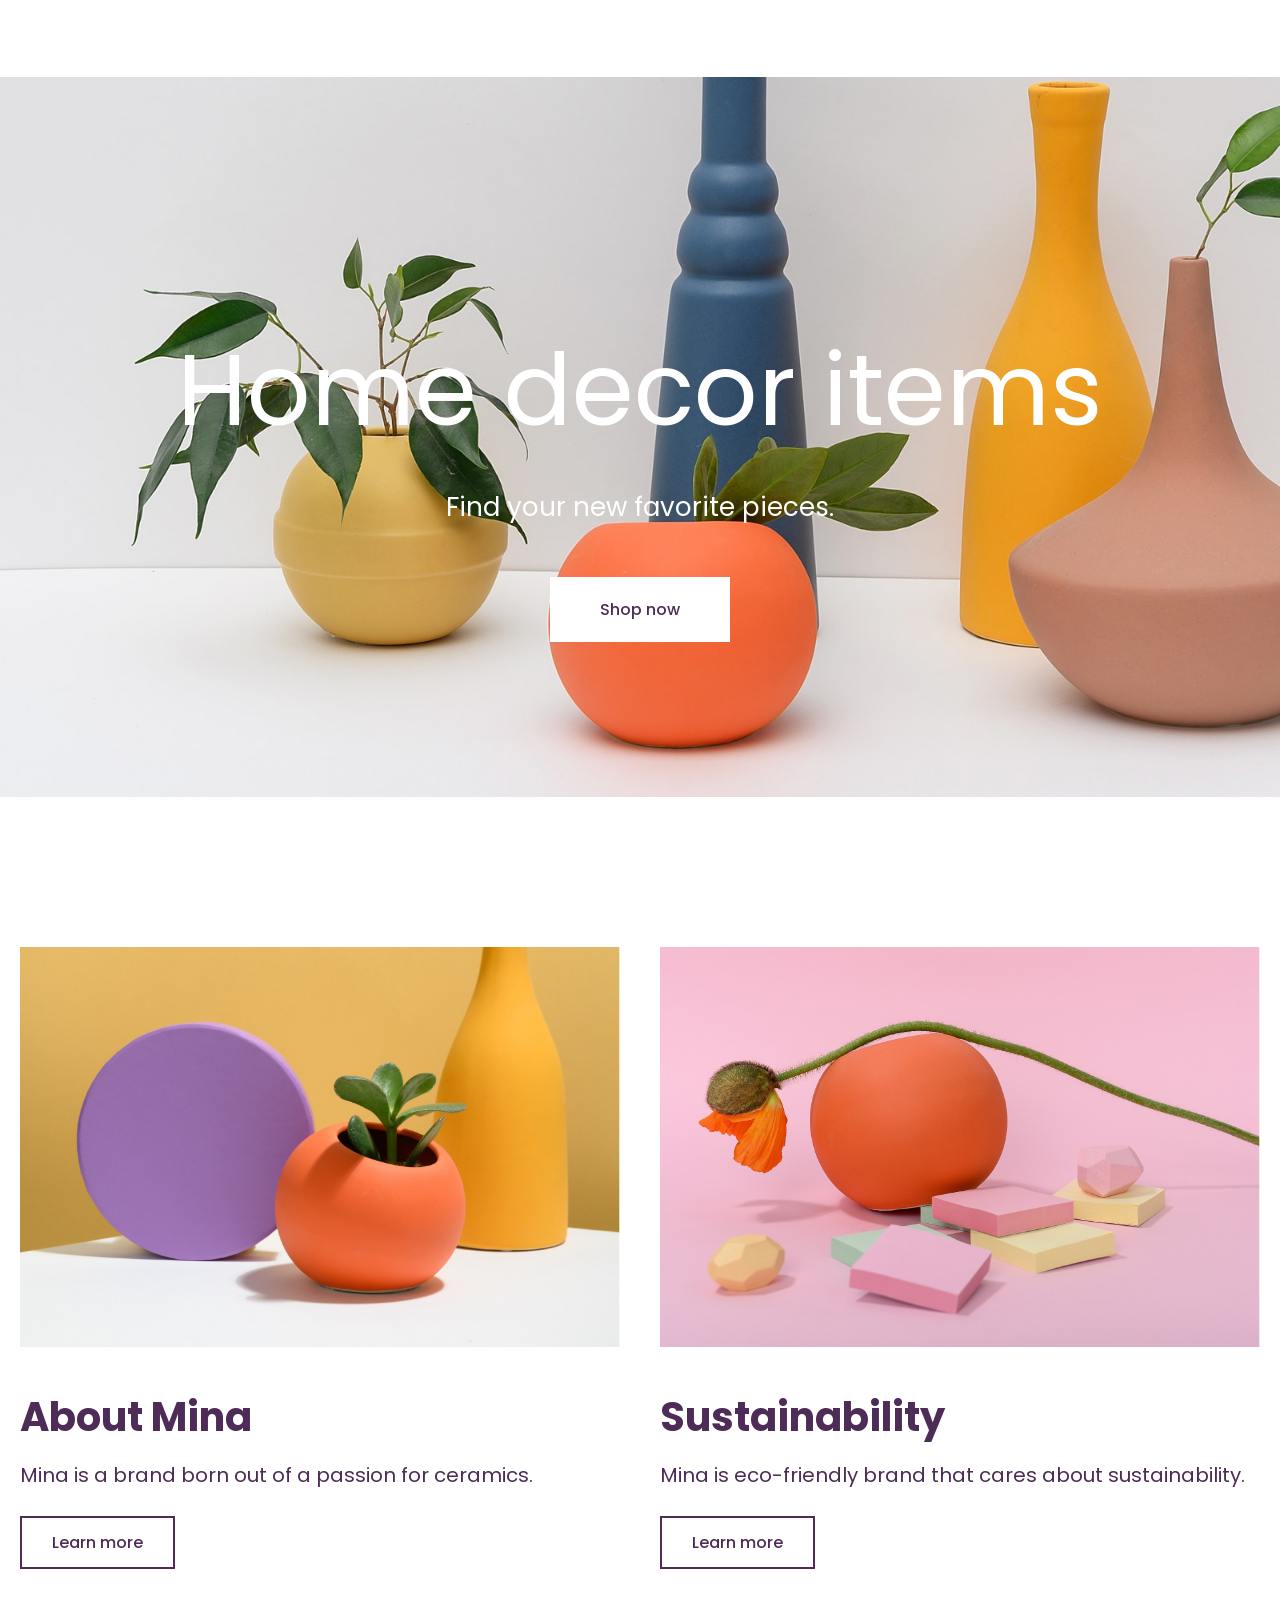
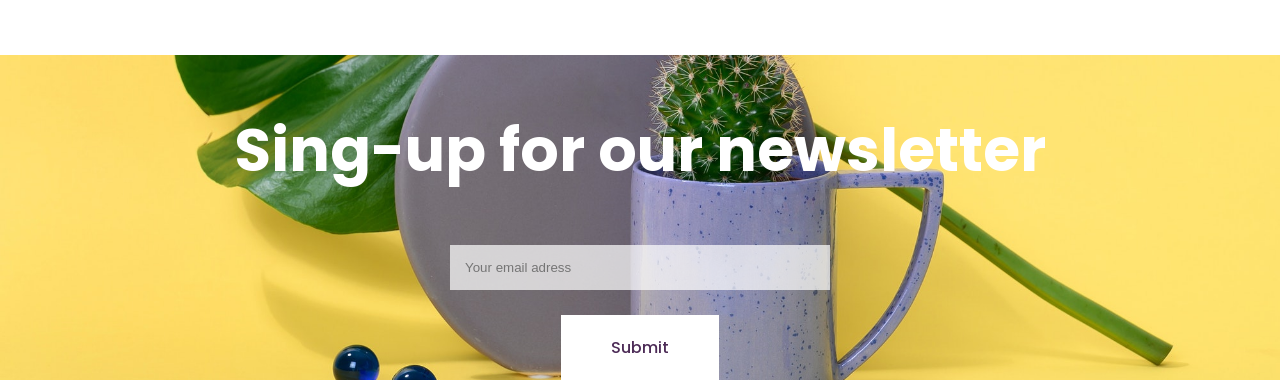
==== commit 30a8c23e: "Created media queries for newsletter section" ====
--- a/layout-04/index.html
+++ b/layout-04/index.html
@@ -81,14 +81,14 @@
         </div>
     </section>
     <!-- NEWSLETTER SECTION -->
-    <!-- <section class="newsletter">
+    <section class="newsletter">
         <div class="newsletter-wrapper">
             <h1>Sing-up for our newsletter</h1>
             <form method="POST"></form>
             <input type="email" id="nwsletter" name="nwsletter" placeholder="Your email adress"><br>
             <a class="home-btn1" href="">Submit</a>
         </div>
-    </section> -->
+    </section>
     <!-- IG SECTION -->
     <!-- <section class="instagram">
         <h1>Follow us on Instagram</h1>
--- a/layout-04/style.css
+++ b/layout-04/style.css
@@ -125,7 +125,7 @@
 }
 /* SHOP NOW SECTION */
 .shop-now{
-    height: 50em;
+    height: 80vh;
     color: white;
     display: flex;
     flex-direction: column;
@@ -151,7 +151,7 @@
 /*ABOUT SECTION*/
 
 .information{
-    height: 80vh;
+    height: 80%;
     display: flex;
     justify-content: center;
     flex-wrap: wrap;
@@ -200,15 +200,15 @@
 
 /* NEWSLETTER SECTION */
 .newsletter{
-    height: 70vh;
     background-image: url(images/bg-image5.jpg);
     background-repeat: no-repeat;
     background-size: cover;
     color: white;
+    margin-top: 100px;
 }
 
 .newsletter-wrapper{
-    height: 70vh;
+    height: 70%;
     display: flex;
     flex-direction: column;
     align-items: center;
@@ -288,10 +288,6 @@
     padding-right: 20px;
 }
 
-@media (max-width: 1285px){
-
-}
-
 @media (max-width: 1060px) {
     /* WELCOME SECTION */
     .main-navigation ul{
@@ -325,9 +321,11 @@
         width: 250px;
         max-width: 100%;
     }
+
     .buy-item p{
         margin-bottom: 50px;
     }
+
     /* SHOP NOW SECTION */
     .shop-now h1{
         font-size: 4em;
@@ -335,6 +333,42 @@
     
     .shop-now p{
         font-size: 1.6em;
+    }
+    
+    /*ABOUT SECTION*/
+    .about-me,
+    .sustain{
+        text-align: center;
+    }
+
+    .about-me img,
+    .sustain img{
+        height: 250px;
+        width: 400px;
+    }
+
+    .about-me h2,
+    .sustain h2{
+        font-size: 30px;
+    }
+
+    .about-me p,
+    .sustain p{
+        font-size: 15px;
+    }
+
+    .about-me .home-btn2,
+    .sustain .home-btn2{
+        font-size: 15px;
+    }
+
+    /* NEWSLETTER SECTION */
+    .newsletter-wrapper h1{
+        text-align: center;
+    }
+    
+    .newsletter-wrapper input{
+        width: 200px;
     }
 }
 
@@ -360,44 +394,31 @@
         font-size: 1em;
         margin-top: -22px;
     }
-    
+
     .home-btn1{
         padding: 10px 30px;
     }
+
     /* BESTSELLER LAYOUT */
     .buy-item p{
         margin-bottom: 25px;
     }
+
     /* SHOP NOW SECTION */
     .shop-now h1{
         font-size: 3em;
     }
-    
+
     .shop-now p{
         font-size: 1em;
     }
-    /*ABOUT SECTION*/
-    .about-me,
-    .sustain{
+    /* NEWSLETTER SECTION */
+    .newsletter-wrapper h1{
+        font-size: 3em;
         text-align: center;
     }
-    .about-me img,
-    .sustain img{
-        height: 250px;
-        width: 400px;
-    }
-    .about-me h2,
-    .sustain h2{
-        font-size: 30px;
-    }
-
-    .about-me p,
-    .sustain p{
-        font-size: 15px;
-    }
-
-    .about-me .home-btn2,
-    .sustain .home-btn2{
-        margin: auto;
+    
+    .newsletter-wrapper input{
+        width: 200px;
     }
 }
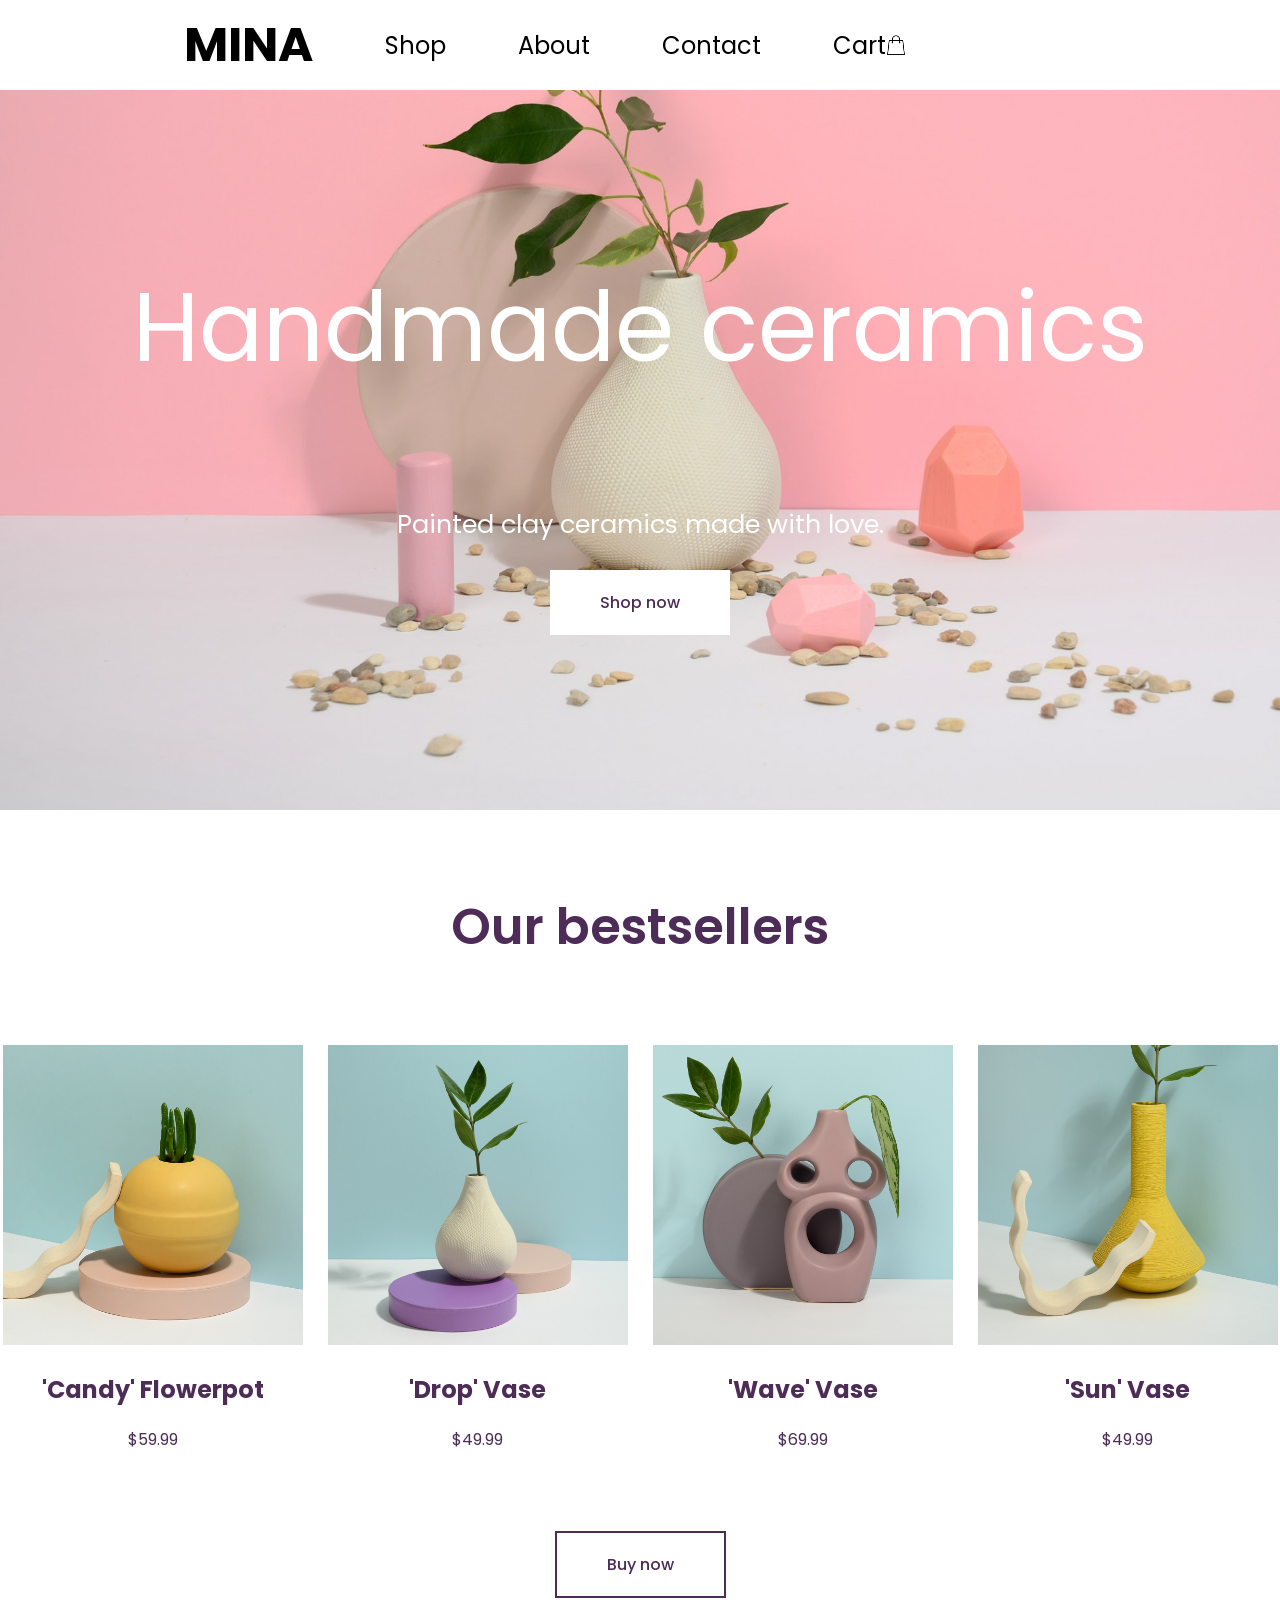
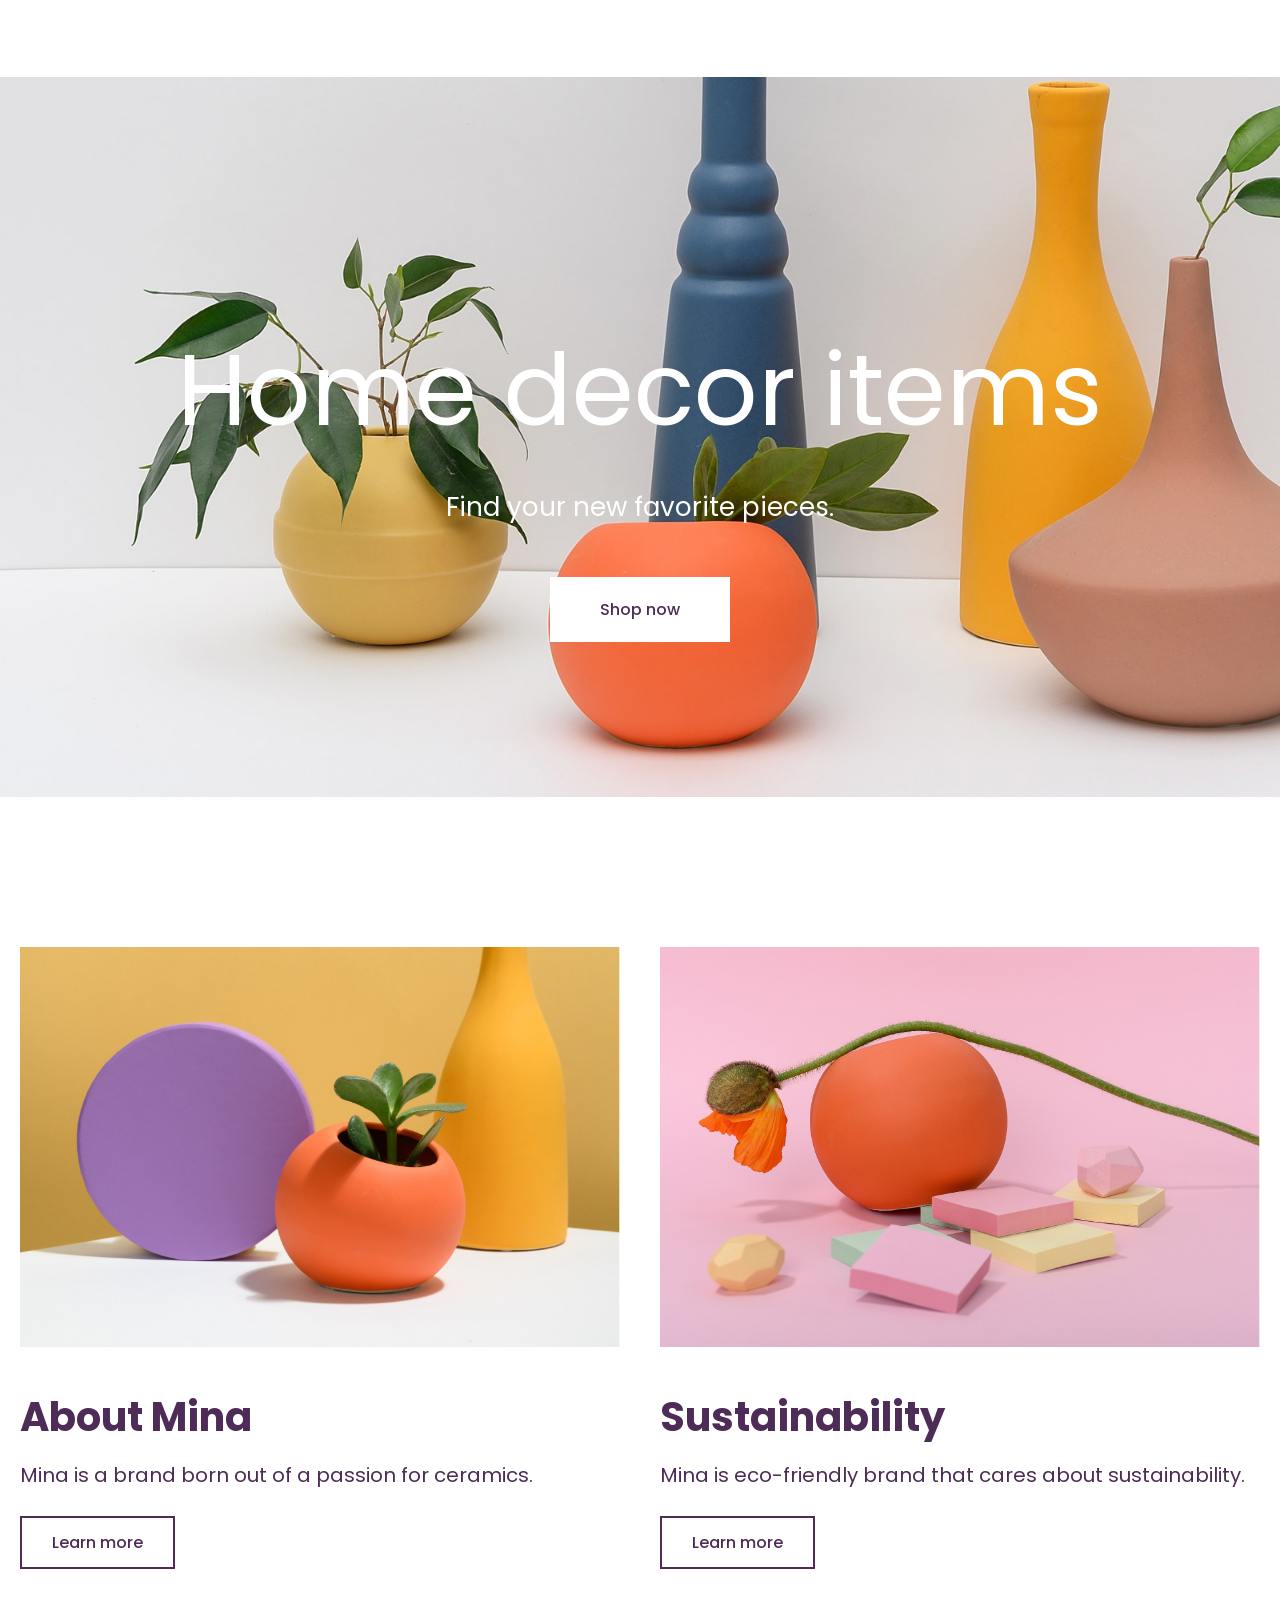
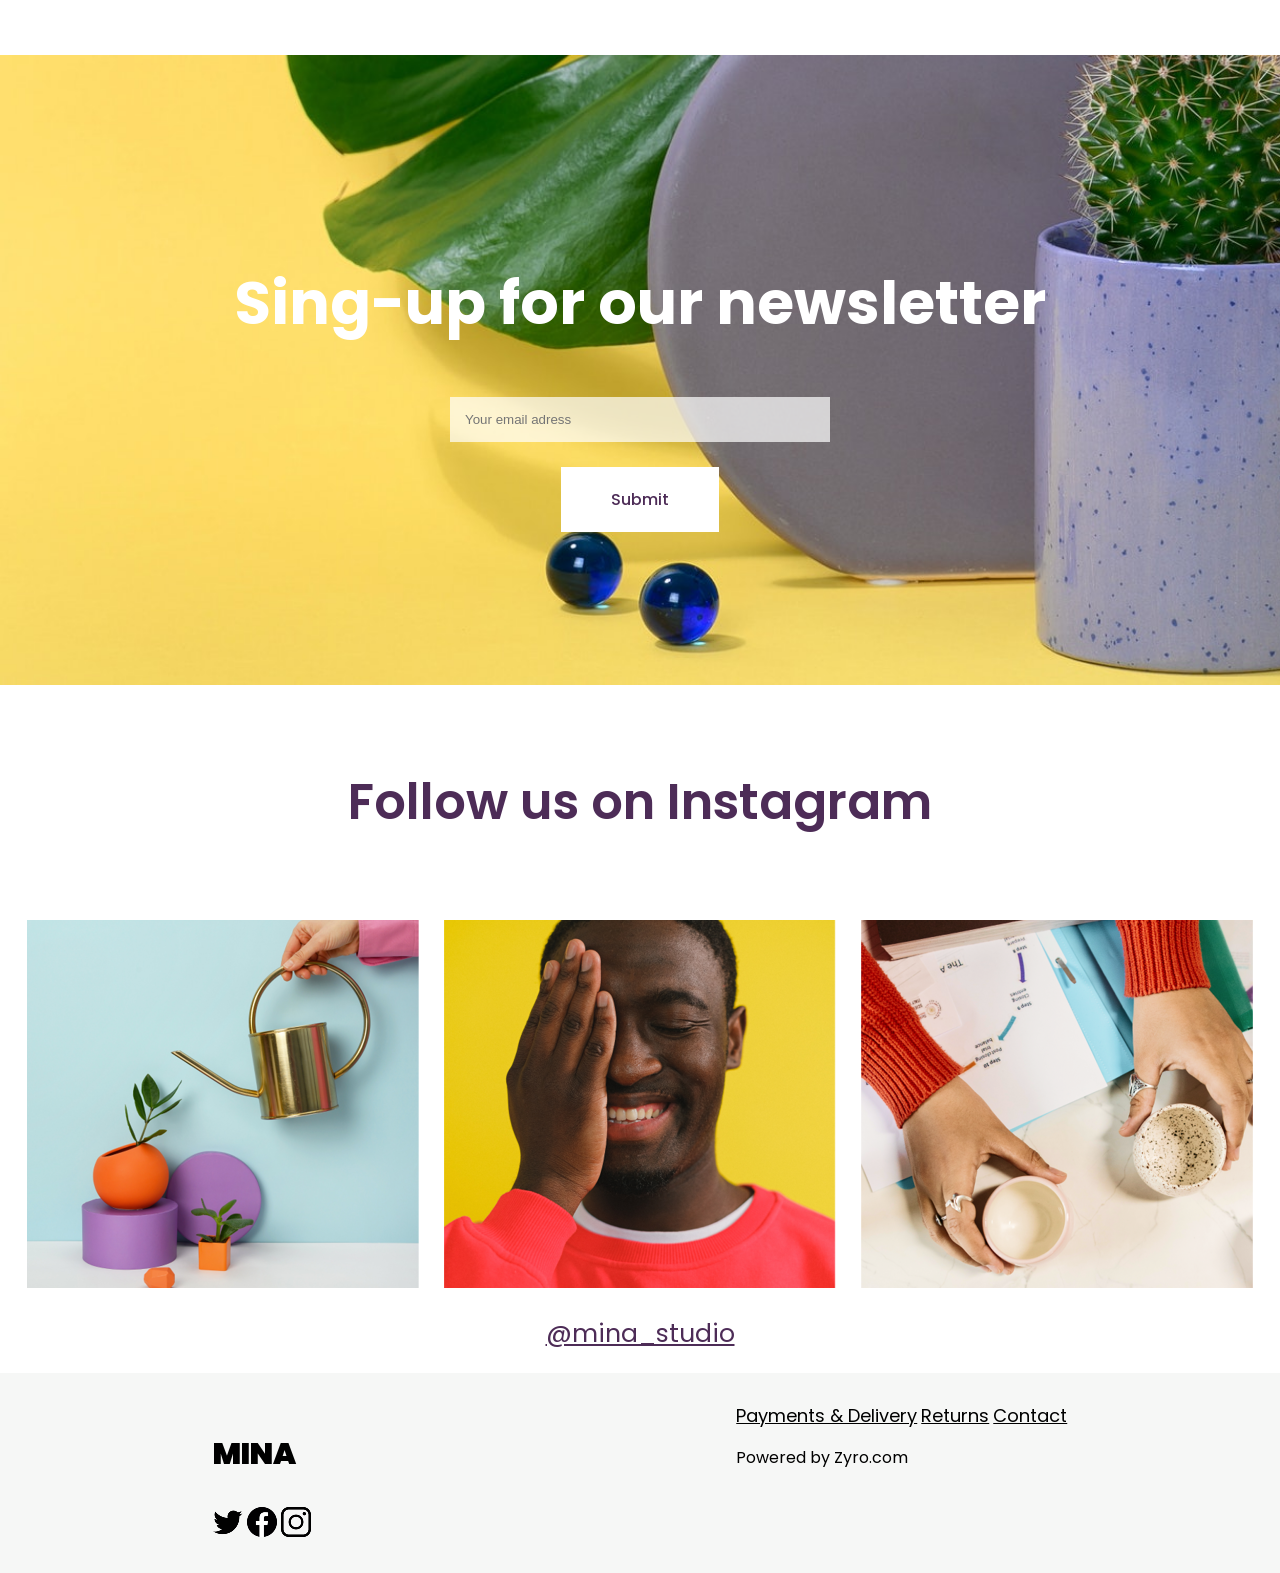
==== commit 2e3592cd: "Created media queries for footer section" ====
--- a/layout-04/index.html
+++ b/layout-04/index.html
@@ -90,7 +90,7 @@
         </div>
     </section>
     <!-- IG SECTION -->
-    <!-- <section class="instagram">
+    <section class="instagram">
         <h1>Follow us on Instagram</h1>
         <div class="ig-container">
             <div class="ig-img-1">
@@ -106,9 +106,9 @@
         <div>
             <a class="go-to-ig" href="https://instagram.com">@mina_studio</a>
         </div>
-    </section> -->
+    </section>
     <!-- FOOTER SECTION -->
-    <!-- <footer>
+    <footer>
         <div class="footer-social">
             <p>MINA</p>
             <div class="social">
@@ -123,9 +123,8 @@
                 <a href="" class="policy-link">Returns</a>
                 <a href="" class="policy-link">Contact</a><br>
                 <p>Powered by Zyro.com</p>
-            </div> -->
-
-    </div>
+            </div>
+        </div>
     </footer>
 </body>
 
--- a/layout-04/style.css
+++ b/layout-04/style.css
@@ -208,7 +208,7 @@
 }
 
 .newsletter-wrapper{
-    height: 70%;
+    height: 70vh;
     display: flex;
     flex-direction: column;
     align-items: center;
@@ -228,7 +228,7 @@
 
 /* IG SECTION */
 .instagram{
-    height: 65vh;
+    height: 65%;
     color: #4D2C57;
 }
 
@@ -243,6 +243,7 @@
     display: flex;
     justify-content: center;
     flex-wrap: wrap;
+    flex-basis: 3;
     gap: 25px;
 }
 
@@ -256,36 +257,23 @@
 
 /* FOOTER SECTION */
 footer{
-    height: 25vh;
+    height: 200px;
     background-color: #F6F7F6;
     display: flex;
+    flex-wrap: wrap;
     color: black;
-    justify-content: space-evenly;
-}
-
-.footer-social,
-.footer-policy{
-    flex-direction: column;
-    margin: auto 300px;
+    justify-content: space-around;
+    align-content: center;
 }
 
 .footer-social p{
     font-size: 30px;
     font-weight: 900;
-    margin: 0;
-}
-
-.social-link{
-    padding-right: 25px;
-}
-.policy p {
-    padding-left: 205px;
 }
 
 .policy-link{
     font-size: 18px;
     color: black;
-    padding-right: 20px;
 }
 
 @media (max-width: 1060px) {
@@ -412,6 +400,7 @@
     .shop-now p{
         font-size: 1em;
     }
+    
     /* NEWSLETTER SECTION */
     .newsletter-wrapper h1{
         font-size: 3em;
@@ -421,4 +410,33 @@
     .newsletter-wrapper input{
         width: 200px;
     }
+
+    /* IG SECTION */
+    .ig-img-1 img,
+    .ig-img-2 img,
+    .ig-img-3 img{
+        height: 250px;
+        width: 250px;
+
+    }
+    /* FOOTER SECTION */
+    footer{
+        background-color: #F6F7F6;
+        display: flex;
+        color: black;
+        align-self: center;
+    }
+
+    .footer-social,
+    .footer-policy{
+        flex-direction: column;
+    }
+
+    .footer-social p{
+        text-align: center;
+    }
+
+    .policy p {
+        text-align: center;
+    }
 }
